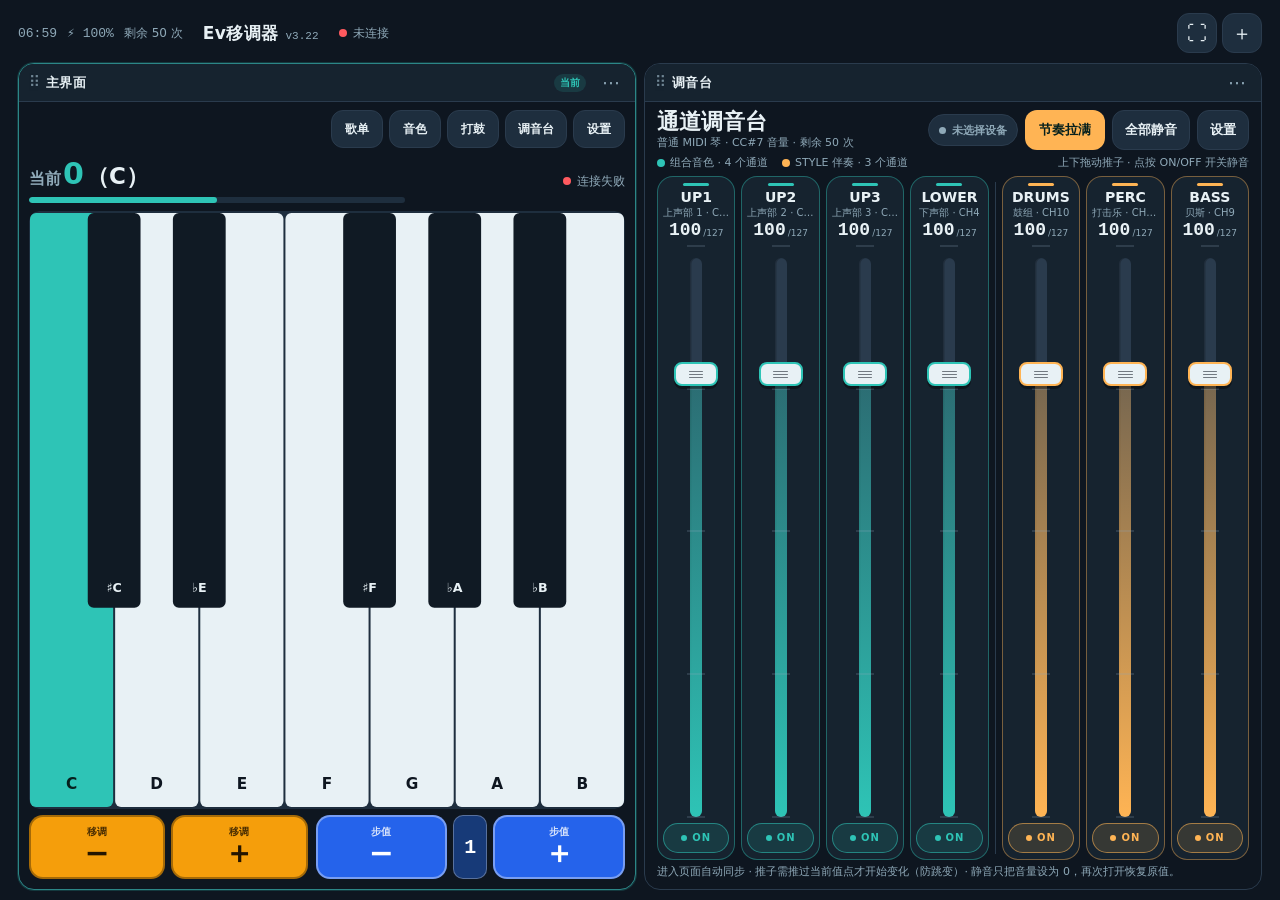
==== index.html @ 3360e995 "Deploy Ev Web 移调器" ====
<!doctype html>
<html lang="zh-CN" data-theme="DUAL">
<head>
  <meta charset="utf-8" />
  <meta name="viewport" content="width=device-width, initial-scale=1, viewport-fit=cover" />
  <meta name="theme-color" content="#0E1620" />
  <meta name="format-detection" content="telephone=no" />
  <title>Ev移调器</title>
  <link rel="manifest" href="./manifest.webmanifest" />
  <link rel="icon" type="image/png" sizes="192x192" href="./icons/icon-192.png" />
  <link rel="apple-touch-icon" href="./icons/icon-192.png" />
  <link rel="stylesheet" href="./styles/tokens.css" />
  <link rel="stylesheet" href="./styles/base.css" />
  <link rel="stylesheet" href="./styles/components.css" />
  <link rel="stylesheet" href="./styles/screens.css" />
  <link rel="stylesheet" href="./styles/panes.css" />
  <link rel="stylesheet" href="./styles/ipad.css" />
  <script type="importmap">
    {
      "imports": {
        "preact": "./vendor/preact.module.js",
        "preact/hooks": "./vendor/hooks.module.js",
        "htm": "./vendor/htm.module.js",
        "@preact/signals": "./vendor/signals.module.js",
        "@preact/signals-core": "./vendor/signals-core.module.js"
      }
    }
  </script>
</head>
<body>
  <div id="app">
    <div class="boot">
      <div class="boot-text">Ev移调器加载中…</div>
    </div>
  </div>
  <noscript>需要开启 JavaScript 才能使用 Ev移调器。</noscript>
  <script type="module" src="./app/main.js"></script>
</body>
</html>
---- styles/tokens.css ----
:root,
:root[data-theme="DUAL"] {
  --bg: #0e1620;
  --surface: #16232f;
  --surface-alt: #1e2e3e;
  --accent: #2ec4b6;
  --accent-alt: #ffb454;
  --on-accent: #06201d;
  --success: #3ddc97;
  --text: #e8f1f5;
  --muted: #8fa9b8;
  --white-key: #e8f1f5;
  --black-key: #101a24;
  --white-key-text: #0e1620;
  --black-key-text: #e8f1f5;
  --pressed: #2ec4b6;
  --danger: #ff5a5f;
  --border: #2a3b4d;
  color-scheme: dark;
}

:root[data-theme="WHITE"] {
  --bg: #f2f4f7;
  --surface: #ffffff;
  --surface-alt: #e6eaf0;
  --accent: #1f6feb;
  --accent-alt: #d97706;
  --on-accent: #ffffff;
  --success: #11875d;
  --text: #121820;
  --muted: #66707c;
  --white-key: #ffffff;
  --black-key: #1b2027;
  --white-key-text: #121820;
  --black-key-text: #f2f4f7;
  --pressed: #1f6feb;
  --danger: #d7263d;
  --border: #c9d1db;
  color-scheme: light;
}

:root[data-theme="BLACK"] {
  --bg: #000000;
  --surface: #141414;
  --surface-alt: #222222;
  --accent: #e6e6e6;
  --accent-alt: #ffb454;
  --on-accent: #000000;
  --success: #3ddc97;
  --text: #f2f2f2;
  --muted: #8a8a8a;
  --white-key: #ededed;
  --black-key: #0a0a0a;
  --white-key-text: #0a0a0a;
  --black-key-text: #ededed;
  --pressed: #bdbdbd;
  --danger: #ff5c5c;
  --border: #2e2e2e;
  color-scheme: dark;
}

:root[data-theme="DEEP_BLUE"] {
  --bg: #061826;
  --surface: #0b2638;
  --surface-alt: #12364d;
  --accent: #3fc6ff;
  --accent-alt: #ffb454;
  --on-accent: #00202e;
  --success: #3ddc97;
  --text: #e5f6ff;
  --muted: #84a9be;
  --white-key: #dceffa;
  --black-key: #05121c;
  --white-key-text: #061826;
  --black-key-text: #dceffa;
  --pressed: #3fc6ff;
  --danger: #ff6b6b;
  --border: #1b4258;
  color-scheme: dark;
}

:root[data-theme="BLACK_GOLD"] {
  --bg: #0b0b0b;
  --surface: #17140e;
  --surface-alt: #221d14;
  --accent: #d4af37;
  --accent-alt: #e08a4f;
  --on-accent: #1a1405;
  --success: #3ddc97;
  --text: #f2e6c9;
  --muted: #a6976f;
  --white-key: #f2e6c9;
  --black-key: #0b0b0b;
  --white-key-text: #1a1405;
  --black-key-text: #f2e6c9;
  --pressed: #d4af37;
  --danger: #ff6b6b;
  --border: #3a3020;
  color-scheme: dark;
}

:root {
  --action-transpose: #f59e0b;
  --on-transpose: #241500;
  --action-step: #2563eb;
  --on-step: #ffffff;
  --step-value: #173a78;
  --action-page: #10b981;
  --on-page: #04251a;

  --font-sans: system-ui, -apple-system, BlinkMacSystemFont, "PingFang SC",
    "Noto Sans SC", "Microsoft YaHei", "Segoe UI", sans-serif;
  --font-mono: ui-monospace, SFMono-Regular, Menlo, Consolas, "Liberation Mono",
    monospace;

  --radius-sm: 10px;
  --radius-md: 14px;
  --radius-lg: 20px;
  --app-pad-x: 14px;
  --app-pad-y: 8px;
  --tap-highlight: transparent;
}
---- styles/base.css ----
*,
*::before,
*::after {
  box-sizing: border-box;
}

html,
body {
  height: 100%;
  margin: 0;
  padding: 0;
}

html {
  background: var(--bg);
  color: var(--text);
  font-family: var(--font-sans);
  -webkit-text-size-adjust: 100%;
  -webkit-tap-highlight-color: var(--tap-highlight);
}

body {
  overflow: hidden;
  overscroll-behavior: none;
  background: var(--bg);
  color: var(--text);
}

button,
input,
textarea,
select {
  font: inherit;
  color: inherit;
}

button {
  cursor: pointer;
  border: 0;
  background: none;
  -webkit-user-select: none;
  user-select: none;
  touch-action: manipulation;
}

button:disabled {
  cursor: default;
  opacity: 0.48;
}

button:focus-visible,
input:focus-visible,
textarea:focus-visible {
  outline: 2px solid var(--accent);
  outline-offset: 2px;
}

code {
  user-select: text;
  -webkit-user-select: text;
}

.boot {
  height: 100dvh;
  display: flex;
  align-items: center;
  justify-content: center;
  color: var(--muted);
  background: var(--bg);
  font-size: 14px;
}

.app {
  height: 100dvh;
  display: flex;
  flex-direction: column;
  min-height: 0;
  overflow: hidden;
  background: var(--bg);
  color: var(--text);
  padding: calc(var(--app-pad-y) + env(safe-area-inset-top))
    calc(var(--app-pad-x) + env(safe-area-inset-right))
    calc(var(--app-pad-y) + env(safe-area-inset-bottom))
    calc(var(--app-pad-x) + env(safe-area-inset-left));
}

.topbar {
  flex: 0 0 auto;
  display: flex;
  align-items: center;
  gap: 10px;
  min-height: 44px;
  width: 100%;
}

.statusbar {
  display: flex;
  align-items: center;
  gap: 10px;
  font-family: var(--font-mono);
  font-size: 13px;
  color: var(--muted);
  white-space: nowrap;
}

.status-battery.low {
  color: var(--danger);
}

.balance {
  font-size: 12px;
  color: var(--muted);
  white-space: nowrap;
}

.balance.unlimited {
  color: var(--success);
  font-weight: 700;
}

.balance.zero {
  color: var(--danger);
}

.titleblock {
  flex: 1 1 auto;
  min-width: 96px;
  text-align: center;
  line-height: 1.12;
}

.titleblock h1 {
  margin: 0;
  font-size: 20px;
  font-weight: 700;
  color: var(--text);
  letter-spacing: 0.01em;
}

.titleblock .version {
  display: block;
  font-size: 12px;
  color: var(--muted);
}

.top-actions {
  display: flex;
  align-items: center;
  gap: 8px;
  flex: 0 0 auto;
}

.small-btn {
  height: 40px;
  min-width: 48px;
  padding: 0 12px;
  border-radius: 12px;
  background: var(--surface-alt);
  border: 1px solid var(--border);
  color: var(--text);
  font-size: 13px;
  font-weight: 600;
  white-space: nowrap;
  transition: transform 0.06s ease, filter 0.12s ease, border-color 0.12s ease;
}

.small-btn:active {
  transform: scale(0.97);
  filter: brightness(1.08);
}

.small-btn.active {
  border-color: var(--accent);
  color: var(--accent);
  background: var(--surface);
}

.icon-btn {
  width: 40px;
  height: 40px;
  border-radius: 12px;
  background: var(--surface-alt);
  border: 1px solid var(--border);
  color: var(--text);
  font-size: 20px;
  line-height: 1;
  display: inline-flex;
  align-items: center;
  justify-content: center;
  transition: transform 0.06s ease, filter 0.12s ease;
}

.icon-btn:active {
  transform: scale(0.96);
  filter: brightness(1.1);
}

.current-row {
  flex: 0 0 auto;
  display: flex;
  align-items: center;
  gap: 12px;
  min-height: 54px;
  margin-top: 2px;
}

.current-left {
  flex: 1 1 auto;
  min-width: 0;
}

.current-line {
  display: flex;
  align-items: baseline;
  gap: 2px;
  white-space: nowrap;
}

.current-label {
  font-size: 16px;
  font-weight: 600;
  color: var(--muted);
}

.current-offset {
  font-size: 28px;
  line-height: 1;
  font-weight: 700;
  color: var(--accent);
}

.current-note {
  font-size: 22px;
  font-weight: 600;
  color: var(--text);
}

.offset-bar {
  width: 72%;
  height: 6px;
  margin-top: 5px;
  border-radius: 3px;
  background: var(--surface-alt);
  overflow: hidden;
}

.offset-fill {
  height: 100%;
  border-radius: 3px;
  background: var(--accent);
  transition: width 0.12s ease;
}

.connection-inline {
  display: flex;
  align-items: center;
  justify-content: flex-end;
  gap: 6px;
  flex: 0 1 auto;
  flex-wrap: wrap;
  max-width: 52%;
}

.connection-text {
  max-width: 128px;
  overflow: hidden;
  text-overflow: ellipsis;
  white-space: nowrap;
  font-size: 12px;
  color: var(--muted);
}

.status-dot {
  display: inline-block;
  width: 8px;
  height: 8px;
  border-radius: 50%;
  background: var(--danger);
  flex: 0 0 auto;
}

.status-dot.active {
  background: var(--accent);
}

.status-dot.danger {
  background: var(--danger);
}

.midi-banner {
  flex: 0 0 auto;
  display: flex;
  align-items: center;
  justify-content: space-between;
  gap: 10px;
  flex-wrap: wrap;
  padding: 9px 12px;
  margin-bottom: 8px;
  border: 1px solid var(--border);
  border-left: 3px solid var(--accent-alt);
  border-radius: 10px;
  background: var(--surface);
}

.midi-banner-text {
  display: flex;
  flex-direction: column;
  gap: 2px;
  min-width: 180px;
  flex: 1 1 320px;
  font-size: 12px;
  line-height: 1.45;
}

.midi-banner-text strong {
  font-size: 13px;
  color: var(--accent-alt);
}

.midi-banner-text span {
  color: var(--muted);
}

.midi-banner-actions {
  display: flex;
  gap: 8px;
  flex-wrap: wrap;
}

.banner-btn {
  height: 34px;
  padding: 0 12px;
  border-radius: 9px;
  background: var(--surface-alt);
  border: 1px solid var(--border);
  color: var(--text);
  font-size: 12px;
  font-weight: 600;
  display: inline-flex;
  align-items: center;
  text-decoration: none;
}

.banner-btn.link {
  color: var(--accent);
  border-color: var(--accent);
}

.sub-screen {
  flex: 1 1 auto;
  min-height: 0;
  display: flex;
  flex-direction: column;
}

.screen-header {
  flex: 0 0 auto;
  display: flex;
  align-items: center;
  gap: 10px;
  min-height: 44px;
  padding-bottom: 6px;
}

.screen-header h1 {
  flex: 1 1 auto;
  margin: 0;
  font-size: 20px;
  font-weight: 700;
  text-align: center;
}

.back-btn {
  flex: 0 0 auto;
  min-width: 74px;
  height: 38px;
  padding: 0 8px;
  border-radius: 10px;
  color: var(--accent);
  font-size: 15px;
  font-weight: 600;
  text-align: left;
}

.back-btn:active {
  background: var(--surface-alt);
}

.header-spacer {
  width: 74px;
  flex: 0 0 auto;
}

.placeholder-card {
  align-self: center;
  width: min(560px, 100%);
  margin-top: 28px;
  padding: 24px;
  border-radius: 18px;
  border: 1px solid var(--border);
  background: var(--surface);
  text-align: center;
}

.placeholder-icon {
  font-size: 42px;
  line-height: 1.1;
}

.placeholder-card h2 {
  margin: 8px 0;
  font-size: 20px;
}

.placeholder-card p {
  margin: 8px 0;
  font-size: 14px;
  line-height: 1.55;
}

.focus-mode .midi-banner,
.focus-mode .sub-screen .screen-header {
  display: none;
}

.focus-mode {
  padding-top: calc(4px + env(safe-area-inset-top));
}

.focus-mode .current-row {
  margin-top: 0;
}

.focus-exit {
  position: fixed;
  z-index: 90;
  top: calc(8px + env(safe-area-inset-top));
  right: calc(10px + env(safe-area-inset-right));
  height: 36px;
  padding: 0 13px;
  border-radius: 999px;
  border: 1px solid var(--border);
  background: var(--surface);
  color: var(--text);
  font-size: 12px;
  font-weight: 600;
  box-shadow: 0 4px 16px color-mix(in srgb, #000 35%, transparent);
}

.toast {
  position: fixed;
  z-index: 300;
  left: 50%;
  bottom: calc(22px + env(safe-area-inset-bottom));
  transform: translateX(-50%);
  max-width: min(90vw, 560px);
  padding: 10px 16px;
  border-radius: 12px;
  border: 1px solid var(--border);
  background: var(--surface);
  color: var(--text);
  font-size: 13px;
  line-height: 1.45;
  text-align: center;
  box-shadow: 0 8px 26px color-mix(in srgb, #000 32%, transparent);
}

@media (max-width: 760px) {
  .topbar {
    flex-wrap: wrap;
    row-gap: 6px;
  }

  .titleblock {
    order: 3;
    flex-basis: 100%;
    min-width: 0;
    line-height: 1.05;
  }

  .top-actions {
    order: 4;
    width: 100%;
    justify-content: space-between;
  }

  .top-actions .small-btn {
    flex: 1 1 0;
    min-width: 0;
    padding: 0 6px;
    font-size: 12px;
  }

  .top-actions .icon-btn {
    flex: 0 0 40px;
  }

  .current-row {
    flex-wrap: wrap;
    row-gap: 4px;
  }

  .connection-inline {
    max-width: 100%;
    width: 100%;
    justify-content: flex-start;
  }

  .current-offset {
    font-size: 24px;
  }

  .current-note {
    font-size: 19px;
  }
}
---- styles/components.css ----
.dialog-overlay {
  position: fixed;
  inset: 0;
  z-index: 100;
  display: flex;
  align-items: center;
  justify-content: center;
  padding: 12px;
  background: color-mix(in srgb, #000 56%, transparent);
  -webkit-backdrop-filter: blur(6px);
  backdrop-filter: blur(6px);
}

.app-dialog {
  width: 92vw;
  height: 92dvh;
  max-width: 720px;
  display: flex;
  flex-direction: column;
  overflow: hidden;
  border-radius: 20px;
  border: 1px solid var(--border);
  background: var(--surface);
  color: var(--text);
  box-shadow: 0 18px 60px color-mix(in srgb, #000 45%, transparent);
}

.app-dialog.wide {
  max-width: 900px;
}

.dialog-head {
  flex: 0 0 auto;
  min-height: 54px;
  display: flex;
  align-items: center;
  justify-content: space-between;
  gap: 12px;
  padding: 10px 18px;
  border-bottom: 1px solid var(--border);
}

.dialog-head h2 {
  margin: 0;
  font-size: 20px;
  font-weight: 700;
}

.dialog-head-actions {
  flex: 0 0 auto;
  display: flex;
  align-items: center;
  gap: 8px;
}

.dialog-close {
  min-width: 52px;
  height: 34px;
  padding: 0 10px;
  border-radius: 9px;
  color: var(--muted);
  font-size: 13px;
  font-weight: 600;
}

.dialog-close:active {
  background: var(--surface-alt);
}

.dialog-content {
  flex: 1 1 auto;
  min-height: 0;
  overflow: auto;
  -webkit-overflow-scrolling: touch;
  overscroll-behavior: contain;
  padding: 16px 18px 24px;
}

.alert-dialog {
  width: min(92vw, 460px);
  max-height: 86dvh;
  overflow: auto;
  padding: 22px;
  border-radius: 20px;
  border: 1px solid var(--border);
  background: var(--surface);
  color: var(--text);
  box-shadow: 0 18px 60px color-mix(in srgb, #000 45%, transparent);
}

.alert-dialog h2 {
  margin: 0 0 8px;
  font-size: 20px;
  font-weight: 700;
}

.alert-message {
  margin: 0;
  color: var(--muted);
  font-size: 14px;
  line-height: 1.6;
}

.alert-actions {
  display: flex;
  justify-content: flex-end;
  gap: 8px;
  flex-wrap: wrap;
  margin-top: 18px;
}

.dialog-action {
  min-height: 42px;
  padding: 0 14px;
  border-radius: 11px;
  background: var(--surface-alt);
  border: 1px solid var(--border);
  color: var(--text);
  font-size: 14px;
  font-weight: 600;
}

.dialog-action.primary {
  background: var(--accent);
  border-color: var(--accent);
  color: var(--on-accent);
}

.dialog-action.danger {
  color: var(--danger);
}

.settings-section {
  margin-bottom: 20px;
}

.settings-section h3 {
  margin: 0 0 7px;
  font-size: 16px;
  font-weight: 700;
  color: var(--text);
}

.section-body {
  display: flex;
  flex-direction: column;
  gap: 10px;
}

.field-label {
  margin: 2px 0 1px;
  font-size: 12px;
  font-weight: 600;
  color: var(--muted);
}

.field-label.spaced {
  margin-top: 8px;
}

.chip-row {
  display: flex;
  align-items: center;
  gap: 8px;
}

.chip-row.wrap {
  flex-wrap: wrap;
}

.chip {
  min-height: 36px;
  padding: 0 12px;
  border-radius: 10px;
  border: 1px solid var(--border);
  background: var(--surface-alt);
  color: var(--text);
  font-size: 13px;
  font-weight: 600;
  white-space: nowrap;
}

.chip.selected {
  border-color: var(--accent);
  color: var(--accent);
  background: var(--surface);
  box-shadow: inset 0 0 0 1px var(--accent);
}

.chip:active {
  filter: brightness(1.08);
}

.stepper-row {
  display: flex;
  align-items: center;
  justify-content: space-between;
  gap: 12px;
  min-height: 40px;
}

.stepper-row.inline {
  justify-content: flex-start;
}

.stepper-label {
  font-size: 14px;
  color: var(--text);
}

.stepper {
  display: flex;
  align-items: center;
  gap: 6px;
}

.stepper-btn {
  width: 36px;
  height: 36px;
  border-radius: 10px;
  border: 1px solid var(--border);
  background: var(--surface-alt);
  color: var(--text);
  font-size: 20px;
  line-height: 1;
  display: inline-flex;
  align-items: center;
  justify-content: center;
}

.stepper-value {
  min-width: 42px;
  text-align: center;
  font-family: var(--font-mono);
  font-size: 15px;
  font-weight: 700;
}

.switch-row {
  position: relative;
  display: flex;
  align-items: center;
  justify-content: space-between;
  gap: 12px;
  min-height: 42px;
  font-size: 14px;
  cursor: pointer;
}

.switch-row input {
  position: absolute;
  opacity: 0;
  width: 1px;
  height: 1px;
}

.switch-track {
  position: relative;
  width: 46px;
  height: 26px;
  flex: 0 0 46px;
  border-radius: 13px;
  background: var(--surface-alt);
  border: 1px solid var(--border);
  transition: background 0.15s ease, border-color 0.15s ease;
}

.switch-track::after {
  content: "";
  position: absolute;
  top: 2px;
  left: 2px;
  width: 20px;
  height: 20px;
  border-radius: 50%;
  background: var(--muted);
  transition: transform 0.15s ease, background 0.15s ease;
}

.switch-row input:checked + .switch-track {
  background: color-mix(in srgb, var(--accent) 30%, var(--surface-alt));
  border-color: var(--accent);
}

.switch-row input:checked + .switch-track::after {
  transform: translateX(20px);
  background: var(--accent);
}

.slider-row {
  display: grid;
  grid-template-columns: auto minmax(100px, 1fr) auto;
  align-items: center;
  gap: 10px;
  min-height: 40px;
  font-size: 13px;
}

.slider-label {
  color: var(--text);
  white-space: nowrap;
}

.slider-row input[type="range"] {
  width: 100%;
  accent-color: var(--accent);
}

.slider-value {
  min-width: 42px;
  text-align: right;
  font-family: var(--font-mono);
  font-size: 13px;
  color: var(--muted);
}

.button-row {
  display: flex;
  align-items: center;
  gap: 8px;
  flex-wrap: wrap;
}

.support-line {
  font-size: 13px;
  color: var(--muted);
}

.device-row {
  display: flex;
  align-items: center;
  justify-content: space-between;
  gap: 10px;
  padding: 10px 12px;
  border-radius: 12px;
  border: 1px solid var(--border);
  background: var(--surface-alt);
}

.device-main {
  flex: 1 1 auto;
  min-width: 0;
}

.device-name {
  font-size: 14px;
  font-weight: 600;
  overflow: hidden;
  text-overflow: ellipsis;
  white-space: nowrap;
}

.device-meta {
  margin-top: 3px;
  font-size: 11px;
  line-height: 1.45;
  color: var(--muted);
}

.device-badge {
  flex: 0 0 auto;
  padding: 4px 8px;
  border-radius: 999px;
  border: 1px solid var(--border);
  background: var(--surface);
  color: var(--muted);
  font-size: 11px;
  white-space: nowrap;
}

.device-badge.on {
  color: var(--success);
  border-color: var(--success);
}

.device-mode {
  flex: 0 0 auto;
  max-width: 152px;
  height: 36px;
  padding: 0 8px;
  border-radius: 10px;
  border: 1px solid var(--border);
  background: var(--surface);
  color: var(--text);
  font-size: 12px;
}

.hint {
  margin: 3px 0;
  color: var(--muted);
  font-size: 12px;
  line-height: 1.6;
}

.callout {
  margin: 8px 0;
  padding: 10px 12px;
  border-left: 3px solid var(--accent-alt);
  border-radius: 8px;
  background: color-mix(in srgb, var(--accent-alt) 12%, var(--surface));
  color: var(--text);
  font-size: 12px;
  line-height: 1.55;
}

.diagnostics {
  word-break: break-all;
  font-family: var(--font-mono);
  font-size: 10px;
}

.log-view {
  min-height: 54px;
  max-height: 190px;
  overflow: auto;
  -webkit-overflow-scrolling: touch;
  padding: 9px 10px;
  border-radius: 10px;
  border: 1px solid var(--border);
  background: color-mix(in srgb, #000 24%, var(--surface));
  color: var(--text);
  font-family: var(--font-mono);
  font-size: 11px;
  line-height: 1.5;
}

.log-view.empty {
  display: flex;
  align-items: center;
  justify-content: center;
  color: var(--muted);
}

.log-line {
  display: flex;
  gap: 8px;
  padding: 1px 0;
}

.log-time {
  flex: 0 0 auto;
  color: var(--muted);
}

.log-text {
  min-width: 0;
  word-break: break-word;
}

.log-line.ok .log-text {
  color: var(--success);
}

.log-line.bad .log-text {
  color: var(--danger);
}

.log-line.warn .log-text {
  color: var(--accent-alt);
}

.log-line.muted .log-text {
  color: var(--muted);
}

.support-hero {
  padding: 4px 0 8px;
}

.support-balance {
  font-size: 28px;
  font-weight: 700;
  color: var(--accent);
  line-height: 1.2;
}

.support-qr-wrap {
  display: flex;
  align-items: center;
  gap: 16px;
  flex-wrap: wrap;
  padding: 12px 0;
}

.support-qr {
  width: 170px;
  max-width: 42vw;
  height: auto;
  border-radius: 12px;
  background: #fff;
  padding: 6px;
}

.support-qr-text {
  flex: 1 1 190px;
  min-width: 160px;
  font-size: 13px;
  line-height: 1.55;
}

.support-qr-text p {
  margin: 0 0 6px;
}

.device-code-block,
.activation-block {
  margin-top: 10px;
}

.device-code-line {
  display: flex;
  align-items: center;
  gap: 8px;
  flex-wrap: wrap;
}

.device-code {
  flex: 1 1 220px;
  padding: 10px 12px;
  border-radius: 10px;
  border: 1px solid var(--border);
  background: var(--surface-alt);
  font-family: var(--font-mono);
  font-size: 16px;
  font-weight: 700;
  letter-spacing: 0.06em;
  word-break: break-all;
}

.activation-input {
  width: 100%;
  min-height: 88px;
  margin-top: 4px;
  padding: 10px 12px;
  border-radius: 12px;
  border: 1px solid var(--border);
  background: var(--surface-alt);
  color: var(--text);
  font-family: var(--font-mono);
  font-size: 16px;
  line-height: 1.45;
  resize: vertical;
}

.primary-btn {
  min-height: 40px;
  padding: 0 18px;
  border-radius: 11px;
  border: 1px solid var(--accent);
  background: var(--accent);
  color: var(--on-accent);
  font-size: 14px;
  font-weight: 700;
}

.activation-message {
  margin: 8px 0 0;
  font-size: 13px;
  line-height: 1.5;
}

.activation-message.ok {
  color: var(--success);
}

.activation-message.bad {
  color: var(--danger);
}

.success-check {
  margin: 4px 0 6px;
  color: var(--success);
  font-size: 44px;
  line-height: 1;
  text-align: center;
}

.success-message {
  margin: 0;
  text-align: center;
  font-size: 15px;
  line-height: 1.5;
}

.divider {
  height: 1px;
  background: var(--border);
}

.learn-status {
  display: flex;
  flex-direction: column;
  gap: 8px;
}

.learn-big {
  font-size: 22px;
  font-weight: 700;
  color: var(--accent);
}

.learn-big.success {
  color: var(--success);
}

.learn-big.failure {
  color: var(--danger);
}

.learn-count {
  font-family: var(--font-mono);
  font-size: 13px;
  color: var(--muted);
}

.learn-form {
  display: flex;
  flex-direction: column;
  gap: 10px;
}

.learn-field {
  display: flex;
  flex-direction: column;
  gap: 4px;
  font-size: 12px;
  font-weight: 600;
  color: var(--muted);
}

.learn-input {
  min-height: 40px;
  padding: 8px 10px;
  border-radius: 10px;
  border: 1px solid var(--border);
  background: var(--surface-alt);
  color: var(--text);
  font-size: 16px;
}

.learn-hex {
  width: 100%;
  min-height: 74px;
  padding: 9px 10px;
  border-radius: 10px;
  border: 1px solid var(--border);
  background: var(--surface-alt);
  color: var(--text);
  font-family: var(--font-mono);
  font-size: 16px;
  line-height: 1.45;
  resize: vertical;
}

.preset-form {
  display: flex;
  flex-direction: column;
  gap: 6px;
  padding-bottom: 12px;
  border-bottom: 1px solid var(--border);
}

.preset-save-row {
  display: flex;
  align-items: center;
  gap: 8px;
  flex-wrap: wrap;
}

.preset-save-row .learn-input {
  flex: 1 1 180px;
}

.preset-list {
  display: flex;
  flex-direction: column;
  gap: 8px;
  margin-top: 12px;
}

.preset-row {
  display: flex;
  align-items: center;
  gap: 10px;
  justify-content: space-between;
  padding: 10px 12px;
  border-radius: 12px;
  border: 1px solid var(--border);
  background: var(--surface-alt);
  flex-wrap: wrap;
}

.preset-main {
  flex: 1 1 200px;
  min-width: 0;
}

.preset-name {
  font-size: 14px;
  font-weight: 700;
}

.preset-meta {
  margin-top: 3px;
  font-size: 12px;
  color: var(--muted);
}

.preset-actions {
  display: flex;
  gap: 6px;
  flex-wrap: wrap;
}

.preset-rename {
  display: flex;
  gap: 6px;
  margin-top: 6px;
  flex-wrap: wrap;
}

.preset-rename .learn-input {
  flex: 1 1 160px;
}

@media (max-width: 560px) {
  .app-dialog {
    width: 96vw;
    height: 94dvh;
  }

  .dialog-content {
    padding: 14px 14px 22px;
  }

  .support-qr {
    width: 140px;
  }

  .preset-actions {
    width: 100%;
    justify-content: flex-end;
  }
}
---- styles/screens.css ----
.main-screen {
  flex: 1 1 auto;
  min-height: 0;
  display: flex;
  flex-direction: column;
}

.keyboard-area {
  flex: 1 1 auto;
  min-height: 0;
  margin-top: 3px;
  display: flex;
  position: relative;
}

.piano-canvas {
  display: block;
  width: 100%;
  height: 100%;
  flex: 1 1 auto;
  min-height: 0;
  touch-action: none;
  border-radius: 10px;
}

.key-grid {
  flex: 1 1 auto;
  min-height: 0;
  display: grid;
  grid-template-columns: repeat(6, minmax(0, 1fr));
  grid-template-rows: repeat(2, minmax(0, 1fr));
  gap: 5px;
  padding: 4px;
}

.key-button {
  min-width: 0;
  min-height: 0;
  display: flex;
  align-items: center;
  justify-content: center;
  border-radius: 14px;
  border: 1px solid var(--border);
  font-size: 18px;
  font-weight: 600;
  transition: transform 0.05s ease, filter 0.1s ease;
  touch-action: manipulation;
}

.key-button.white {
  background: var(--white-key);
  color: var(--white-key-text);
}

.key-button.black {
  background: var(--black-key);
  color: var(--black-key-text);
}

.key-button.selected {
  background: var(--pressed);
  color: var(--on-accent);
  border: 2px solid var(--accent);
}

.key-button:active {
  transform: scale(0.975);
  filter: brightness(1.08);
}

.control-bar {
  flex: 0 0 auto;
  height: 60px;
  display: flex;
  align-items: stretch;
  gap: 8px;
  margin-top: 6px;
}

.control-group {
  display: flex;
  align-items: stretch;
  gap: 6px;
  min-width: 0;
}

.transpose-group {
  flex: 1.8 1 0;
}

.step-group {
  flex: 2 1 0;
}

.action-btn {
  flex: 1 1 0;
  min-width: 0;
  height: 100%;
  border-radius: 14px;
  border: 2px solid transparent;
  display: flex;
  flex-direction: column;
  align-items: center;
  justify-content: center;
  padding: 3px 4px;
  transition: transform 0.05s ease, filter 0.1s ease;
}

.action-btn:active {
  transform: scale(0.975);
  filter: brightness(1.08);
}

.action-transpose {
  background: var(--action-transpose);
  color: var(--on-transpose);
  border-color: color-mix(in srgb, var(--on-transpose) 38%, transparent);
}

.action-step {
  background: var(--action-step);
  color: var(--on-step);
  border-color: color-mix(in srgb, var(--on-step) 38%, transparent);
}

.action-label {
  font-size: 10px;
  line-height: 11px;
  font-weight: 600;
  opacity: 0.82;
  white-space: nowrap;
}

.action-symbol {
  font-size: 28px;
  line-height: 30px;
  font-weight: 700;
  white-space: nowrap;
}

.step-badge {
  flex: 0 0 34px;
  width: 34px;
  height: 100%;
  border-radius: 10px;
  background: var(--step-value);
  border: 1px solid color-mix(in srgb, #fff 28%, transparent);
  color: #fff;
  display: flex;
  align-items: center;
  justify-content: center;
  font-family: var(--font-mono);
  font-size: 20px;
  font-weight: 700;
}

/* ---------- Mixer ---------- */

.mixer-screen {
  min-height: 0;
}

.mixer-header {
  flex: 0 0 auto;
  display: flex;
  align-items: center;
  gap: 10px;
  flex-wrap: wrap;
}

.mixer-heading {
  flex: 1 1 150px;
  min-width: 0;
  display: flex;
  flex-direction: column;
  gap: 1px;
}

.mixer-heading h1 {
  margin: 0;
  font-size: 22px;
  line-height: 1.12;
  font-weight: 700;
  white-space: nowrap;
}

.mixer-heading p {
  margin: 0;
  color: var(--muted);
  font-size: 11px;
  line-height: 1.25;
  white-space: nowrap;
  overflow: hidden;
  text-overflow: ellipsis;
}

.mixer-header-actions {
  margin-left: auto;
  display: flex;
  align-items: center;
  justify-content: flex-end;
  gap: 7px;
  flex-wrap: wrap;
}

.mixer-conn {
  height: 32px;
  padding: 0 10px;
  border-radius: 999px;
  border: 1px solid var(--border);
  background: var(--surface-alt);
  color: var(--muted);
  font-size: 11px;
  font-weight: 600;
  display: inline-flex;
  align-items: center;
  gap: 6px;
  white-space: nowrap;
}

.mixer-conn.on {
  color: var(--success);
  border-color: color-mix(in srgb, var(--success) 45%, transparent);
  background: color-mix(in srgb, var(--success) 10%, var(--surface));
}

.mixer-conn-dot {
  width: 7px;
  height: 7px;
  border-radius: 50%;
  background: var(--muted);
}

.mixer-conn.on .mixer-conn-dot {
  background: var(--success);
  box-shadow: 0 0 0 3px color-mix(in srgb, var(--success) 18%, transparent);
}

.mixer-boost {
  height: 40px;
  padding: 0 14px;
  border-radius: 12px;
  background: var(--accent-alt);
  color: var(--on-accent);
  font-size: 13px;
  font-weight: 700;
  white-space: nowrap;
}

.mixer-boost:active {
  transform: scale(0.97);
  filter: brightness(1.08);
}

.mixer-legend {
  flex: 0 0 auto;
  display: flex;
  align-items: center;
  gap: 14px;
  margin-top: 5px;
  color: var(--muted);
  font-size: 11px;
  white-space: nowrap;
  overflow: hidden;
}

.legend-item {
  display: inline-flex;
  align-items: center;
  gap: 5px;
  min-width: 0;
}

.legend-dot {
  width: 8px;
  height: 8px;
  border-radius: 50%;
  flex: 0 0 8px;
  background: var(--accent);
}

.legend-dot.accent {
  background: var(--accent);
}

.legend-dot.accent-alt {
  background: var(--accent-alt);
}

.legend-spacer {
  flex: 1 1 auto;
}

.legend-hint {
  overflow: hidden;
  text-overflow: ellipsis;
}

.mixer-faders {
  flex: 1 1 auto;
  min-height: 0;
  display: flex;
  align-items: stretch;
  gap: 6px;
  margin-top: 6px;
}

.mixer-strip {
  --strip: var(--accent);
  flex: 1 1 0;
  min-width: 0;
  display: flex;
  flex-direction: column;
  align-items: center;
  padding: 6px 5px;
  border-radius: 16px;
  border: 1px solid color-mix(in srgb, var(--strip) 42%, transparent);
  background: var(--surface);
  color: var(--text);
  transition: background 0.15s ease, border-color 0.15s ease;
}

.mixer-strip.style {
  --strip: var(--accent-alt);
}

.mixer-strip.muted {
  --strip: var(--muted);
  background: color-mix(in srgb, var(--surface) 65%, transparent);
  border-color: var(--border);
}

.mixer-strip-color {
  width: 26px;
  height: 3px;
  border-radius: 2px;
  flex: 0 0 3px;
  background: var(--strip);
}

.mixer-strip-name {
  margin-top: 3px;
  font-size: 14px;
  line-height: 1.2;
  font-weight: 700;
  color: var(--text);
  max-width: 100%;
  overflow: hidden;
  text-overflow: ellipsis;
  white-space: nowrap;
}

.mixer-strip.muted .mixer-strip-name {
  color: var(--muted);
}

.mixer-strip-sub {
  width: 100%;
  margin-top: 1px;
  color: var(--muted);
  font-size: 10px;
  line-height: 1.2;
  text-align: center;
  overflow: hidden;
  text-overflow: ellipsis;
  white-space: nowrap;
}

.mixer-volume {
  display: flex;
  align-items: flex-end;
  margin-top: 2px;
  line-height: 1;
}

.mixer-volume-value {
  font-family: var(--font-mono);
  font-size: 18px;
  line-height: 19px;
  font-weight: 700;
  color: var(--text);
}

.mixer-strip.muted .mixer-volume-value {
  color: var(--muted);
}

.mixer-volume-max {
  margin-left: 2px;
  margin-bottom: 2px;
  font-size: 9px;
  color: var(--muted);
}

.mixer-strip-divider {
  flex: 0 0 1px;
  width: 1px;
  align-self: stretch;
  margin: 6px 0;
  background: var(--border);
}

.mixer-strip-spacer {
  flex: 1 1 0;
  min-width: 0;
}

.mixer-fader {
  flex: 1 1 auto;
  min-height: 0;
  width: 100%;
  display: flex;
  flex-direction: column;
  align-items: center;
}

.fader-track {
  position: relative;
  flex: 1 1 0;
  width: 100%;
  height: auto;
  max-height: none;
  min-height: 76px;
  margin: 6px 0 2px;
  touch-action: none;
  cursor: ns-resize;
}

.fader-rail {
  position: absolute;
  left: 50%;
  top: 12px;
  bottom: 12px;
  width: 12px;
  transform: translateX(-50%);
  border-radius: 999px;
  background: var(--border);
  box-shadow: inset 1.5px 0 0 color-mix(in srgb, #000 22%, transparent);
}

.fader-fill {
  position: absolute;
  left: 50%;
  bottom: 0;
  width: 12px;
  transform: translateX(-50%);
  border-radius: 999px;
  background: linear-gradient(
    to top,
    var(--strip),
    color-mix(in srgb, var(--strip) 35%, transparent)
  );
  pointer-events: none;
}

.fader-tick {
  position: absolute;
  left: 50%;
  width: 18px;
  height: 1px;
  transform: translateX(-50%) translateY(50%);
  background: color-mix(in srgb, var(--muted) 40%, transparent);
  pointer-events: none;
}

.fader-cap {
  position: absolute;
  left: 50%;
  width: min(calc(100% - 8px), 44px);
  height: 24px;
  transform: translateX(-50%);
  border-radius: 8px;
  border: 2px solid var(--strip);
  background: var(--text);
  box-shadow: 0 3px 0 color-mix(in srgb, #000 38%, transparent);
  display: flex;
  flex-direction: column;
  align-items: center;
  justify-content: center;
  gap: 2px;
  pointer-events: none;
}

:root[data-theme="WHITE"] .fader-cap {
  background: var(--surface);
  box-shadow: 0 3px 0 color-mix(in srgb, #000 18%, transparent);
}

.mixer-strip.muted .fader-cap {
  background: var(--surface-alt);
  border-color: var(--muted);
}

.fader-grip {
  width: 36%;
  height: 1px;
  border-radius: 1px;
  background: color-mix(in srgb, var(--bg) 55%, transparent);
}

:root[data-theme="WHITE"] .fader-grip {
  background: color-mix(in srgb, var(--muted) 55%, transparent);
}

.mixer-strip.muted .fader-grip {
  background: color-mix(in srgb, var(--muted) 55%, transparent);
}

.fader-ring {
  position: absolute;
  left: 50%;
  width: calc(min(100% - 8px, 44px) + 6px);
  height: 30px;
  transform: translateX(-50%) translateY(-3px);
  border-radius: 10px;
  border: 1.5px solid color-mix(in srgb, var(--strip) 60%, transparent);
  pointer-events: none;
}

.fader-finger {
  position: absolute;
  left: 50%;
  width: 14px;
  height: 14px;
  transform: translate(-50%, -50%);
  border-radius: 50%;
  border: 2px solid var(--strip);
  background: color-mix(in srgb, var(--surface) 90%, transparent);
  box-shadow: 0 0 0 1px color-mix(in srgb, #000 18%, transparent);
  pointer-events: none;
}

.mute-pill {
  --mute: var(--strip);
  flex: 0 0 auto;
  width: 100%;
  height: 30px;
  margin-top: 4px;
  border-radius: 15px;
  border: 1px solid color-mix(in srgb, var(--mute) 55%, transparent);
  background: color-mix(in srgb, var(--mute) 14%, transparent);
  color: var(--mute);
  font-size: 10px;
  font-weight: 700;
  letter-spacing: 1px;
  display: flex;
  align-items: center;
  justify-content: center;
  gap: 5px;
}

.mute-pill.off {
  --mute: var(--danger);
}

.mute-pill::before {
  content: "";
  width: 6px;
  height: 6px;
  border-radius: 50%;
  background: var(--mute);
}

.mixer-footnote {
  flex: 0 0 auto;
  margin-top: 5px;
  color: var(--muted);
  font-size: 11px;
  line-height: 1.3;
  white-space: nowrap;
  overflow: hidden;
  text-overflow: ellipsis;
}

/* Mixer settings dialog */

.mixer-settings {
  display: flex;
  flex-direction: column;
}

.mixer-settings .section-title {
  margin: 0;
  font-size: 15px;
  font-weight: 600;
  color: var(--text);
}

.mixer-settings .hint {
  margin: 4px 0 0;
  font-size: 12px;
  line-height: 1.5;
}

.mixer-settings-row {
  display: flex;
  align-items: center;
  gap: 8px;
  flex-wrap: wrap;
}

.settings-row-spacer {
  flex: 1 1 auto;
}

.mixer-divider-line {
  height: 1px;
  background: var(--border);
  margin: 14px 0 10px;
}

.mixer-device-list {
  display: flex;
  align-items: center;
  gap: 6px;
  overflow-x: auto;
  padding: 2px 0;
  -webkit-overflow-scrolling: touch;
}

.mixer-device-list .chip {
  flex: 0 0 auto;
}

.mixer-channel-list {
  display: flex;
  flex-direction: column;
  gap: 2px;
  margin-top: 6px;
}

.mixer-channel-row {
  display: flex;
  align-items: center;
  gap: 8px;
  min-height: 38px;
}

.mixer-channel-name {
  flex: 1 1 auto;
  min-width: 0;
  font-size: 14px;
  color: var(--text);
  overflow: hidden;
  text-overflow: ellipsis;
  white-space: nowrap;
}

.mixer-channel-sub {
  flex: 0 0 auto;
  color: var(--muted);
  font-size: 12px;
  margin-right: 2px;
}

.mixer-channel-stepper {
  flex: 0 0 auto;
  display: flex;
  align-items: center;
  gap: 2px;
}

.mixer-channel-stepper .stepper-btn {
  width: 32px;
  height: 32px;
  border-radius: 50%;
  font-size: 17px;
}

.mixer-channel-stepper .stepper-value {
  min-width: 34px;
  font-size: 14px;
}

.mixer-reset-row {
  margin-top: 10px;
}

.mixer-settings-foot {
  margin-top: 10px !important;
}

/* ---------- Sound picker ---------- */

.sound-screen {
  min-height: 0;
}

.sound-header {
  flex: 0 0 auto;
  display: flex;
  align-items: center;
  gap: 10px;
  flex-wrap: wrap;
}

.sound-heading {
  flex: 1 1 170px;
  min-width: 120px;
  display: flex;
  flex-direction: column;
  gap: 1px;
}

.sound-heading h1 {
  margin: 0;
  font-size: 22px;
  line-height: 1.12;
  font-weight: 700;
  white-space: nowrap;
}

.sound-heading p {
  margin: 0;
  color: var(--muted);
  font-size: 11px;
  line-height: 1.25;
  white-space: nowrap;
  overflow: hidden;
  text-overflow: ellipsis;
}

.sound-heading p.danger {
  color: var(--danger);
}

.sound-header-actions {
  margin-left: auto;
  display: flex;
  align-items: center;
  gap: 6px;
  flex-wrap: wrap;
}

.sound-workspace {
  flex: 1 1 auto;
  min-height: 0;
  display: grid;
  grid-template-columns: minmax(0, 1fr) 132px;
  grid-template-rows: minmax(0, 1fr) 48px;
  grid-template-areas:
    "grid pages"
    "groups groups";
  gap: 6px;
  margin-top: 6px;
}

.sound-grid {
  grid-area: grid;
  min-height: 0;
  display: grid;
  grid-template-columns: repeat(2, minmax(0, 1fr));
  grid-template-rows: repeat(4, minmax(0, 1fr));
  grid-auto-flow: column;
  gap: 4px;
}

.sound-tile {
  position: relative;
  min-width: 0;
  min-height: 0;
  padding: 6px;
  border-radius: 10px;
  border: 1px solid var(--border);
  background: var(--surface);
  color: var(--text);
  display: flex;
  align-items: center;
  justify-content: center;
  text-align: center;
  overflow: hidden;
}

.sound-tile:not(:disabled):active {
  transform: scale(0.99);
  filter: brightness(1.1);
}

.sound-tile:disabled {
  background: color-mix(in srgb, var(--surface) 50%, transparent);
  border-color: color-mix(in srgb, var(--border) 45%, transparent);
  cursor: default;
}

.sound-tile.selected {
  border: 2px solid var(--accent);
  background: color-mix(in srgb, var(--accent) 18%, transparent);
  color: var(--accent);
}

.sound-tile-index {
  position: absolute;
  top: 6px;
  left: 6px;
  color: var(--muted);
  font-size: 10px;
  line-height: 1;
  white-space: nowrap;
}

.sound-tile.selected .sound-tile-index {
  color: var(--accent);
}

.sound-tile-name {
  max-width: 100%;
  font-size: 17px;
  line-height: 1.12;
  font-weight: 500;
  overflow: hidden;
  display: -webkit-box;
  -webkit-line-clamp: 2;
  -webkit-box-orient: vertical;
  overflow-wrap: anywhere;
}

.sound-tile.selected .sound-tile-name {
  color: var(--accent);
  font-weight: 700;
}

.sound-tile:disabled .sound-tile-name {
  color: color-mix(in srgb, var(--muted) 55%, transparent);
}

.sound-pages {
  grid-area: pages;
  min-height: 0;
  display: flex;
  flex-direction: column;
  gap: 4px;
}

.sound-page-btn {
  flex: 1 1 0;
  min-height: 0;
  border-radius: 8px;
  background: var(--surface-alt);
  color: var(--muted);
  font-size: 10px;
  font-weight: 600;
}

.sound-page-btn.selected {
  background: var(--accent);
  color: var(--on-accent);
}

.sound-page-btn:active {
  filter: brightness(1.1);
}

.sound-groups {
  grid-area: groups;
  min-height: 0;
  display: grid;
  grid-template-columns: repeat(9, minmax(0, 1fr));
  gap: 3px;
}

.sound-group-btn {
  min-width: 0;
  min-height: 0;
  padding: 0 5px;
  border-radius: 9px;
  border: 1px solid var(--border);
  background: var(--surface-alt);
  color: var(--muted);
  font-size: 12px;
  white-space: nowrap;
  overflow: hidden;
  text-overflow: ellipsis;
}

.sound-group-btn.selected {
  border: 2px solid var(--accent);
  background: color-mix(in srgb, var(--accent) 18%, transparent);
  color: var(--text);
  font-weight: 600;
}

.sound-group-btn:active {
  filter: brightness(1.1);
}

.sound-send-bar {
  flex: 0 0 auto;
  height: 46px;
  margin-top: 6px;
  padding: 0 12px;
  border-radius: 12px;
  background: var(--accent);
  color: var(--on-accent);
  font-size: 15px;
  font-weight: 700;
  white-space: nowrap;
  overflow: hidden;
  text-overflow: ellipsis;
}

.sound-send-bar:disabled {
  background: var(--surface-alt);
  color: var(--muted);
}

.sound-footer {
  flex: 0 0 auto;
  display: flex;
  align-items: center;
  gap: 10px;
  margin-top: 3px;
  color: var(--muted);
  font-size: 10px;
  line-height: 1.3;
  white-space: nowrap;
  overflow: hidden;
}

.sound-status {
  margin-left: auto;
  min-width: 0;
  overflow: hidden;
  text-overflow: ellipsis;
}

.hidden-input {
  display: none;
}

.sound-settings {
  display: flex;
  flex-direction: column;
}

.sound-settings .section-title {
  margin: 0;
  font-size: 15px;
  font-weight: 600;
  color: var(--text);
}

.sound-settings .hint {
  margin: 3px 0 0;
  font-size: 12px;
  line-height: 1.5;
}

.sound-target-list {
  display: flex;
  flex-direction: column;
  gap: 5px;
  margin-top: 6px;
}

.sound-target-list .chip {
  width: fit-content;
  max-width: 100%;
  text-align: left;
}

.sound-channel-stepper {
  margin-top: 5px;
}

.sound-label-list {
  display: flex;
  flex-direction: column;
  gap: 4px;
  margin-top: 6px;
}

.sound-label-row {
  display: flex;
  align-items: center;
  gap: 8px;
}

.sound-label-row > span {
  flex: 0 0 44px;
  color: var(--muted);
  font-size: 12px;
}

.sound-label-row input {
  flex: 1 1 auto;
  min-width: 0;
  height: 36px;
  padding: 0 10px;
  border-radius: 9px;
  border: 1px solid var(--border);
  background: var(--surface-alt);
  color: var(--text);
  font-size: 16px;
}

.sound-import-actions {
  display: flex;
  gap: 8px;
  flex-wrap: wrap;
  align-items: center;
  margin-top: 7px;
}

.file-pick-btn {
  position: relative;
  display: inline-flex;
  align-items: center;
  justify-content: center;
  overflow: hidden;
  cursor: pointer;
}

.file-pick-btn input[type="file"] {
  position: absolute;
  inset: 0;
  width: 100%;
  height: 100%;
  opacity: 0;
  cursor: pointer;
}

.file-unsupported {
  color: var(--muted);
  font-size: 12px;
  line-height: 1.4;
}

/* ---------- Sound chain ---------- */

.chain-screen {
  min-height: 0;
}

.chain-back {
  min-width: 64px;
}

.drum-back {
  min-width: 64px;
}

.chain-header {
  flex: 0 0 auto;
  display: flex;
  align-items: center;
  gap: 9px;
  flex-wrap: wrap;
}

.chain-heading {
  flex: 1 1 170px;
  min-width: 120px;
  display: flex;
  flex-direction: column;
  gap: 1px;
}

.chain-heading h1 {
  margin: 0;
  font-size: 22px;
  line-height: 1.12;
  font-weight: 700;
  white-space: nowrap;
}

.chain-heading p {
  margin: 0;
  color: var(--muted);
  font-size: 11px;
  line-height: 1.25;
  white-space: nowrap;
  overflow: hidden;
  text-overflow: ellipsis;
}

.chain-heading p.danger {
  color: var(--danger);
}

.chain-header-actions {
  margin-left: auto;
  display: flex;
  align-items: center;
  gap: 6px;
  flex-wrap: wrap;
  justify-content: flex-end;
}

.chain-name-chip {
  max-width: 180px;
  height: 42px;
  padding: 0 13px;
  border-radius: 999px;
  background: var(--surface-alt);
  color: var(--text);
  font-size: 13px;
  font-weight: 600;
  white-space: nowrap;
  overflow: hidden;
  text-overflow: ellipsis;
}

.chain-grid-wrap {
  flex: 1 1 auto;
  min-height: 0;
  margin-top: 6px;
  overflow: auto;
  -webkit-overflow-scrolling: touch;
  overscroll-behavior: contain;
}

.chain-grid-inner {
  position: relative;
  min-height: 100%;
  padding: 4px 6px;
}

.chain-flow {
  position: absolute;
  inset: 0;
  z-index: 0;
  width: 100%;
  height: 100%;
  overflow: visible;
  pointer-events: none;
}

.chain-flow path {
  fill: none;
  stroke: var(--accent);
  stroke-opacity: 0.18;
  stroke-width: 2px;
  stroke-linecap: round;
  stroke-linejoin: round;
}

.chain-grid {
  position: relative;
  z-index: 1;
  display: grid;
  gap: 5px;
}

.chain-tile {
  position: relative;
  min-width: 0;
  aspect-ratio: 1;
  padding: 5px;
  border-radius: 12px;
  border: 1px solid var(--border);
  background: var(--surface);
  color: var(--text);
  display: flex;
  flex-direction: column;
  touch-action: none;
  user-select: none;
  -webkit-user-select: none;
  overflow: hidden;
  transition: background 0.08s ease, border-color 0.08s ease;
}

.chain-tile.current {
  border: 2px solid var(--accent);
  background: color-mix(in srgb, var(--accent) 14%, transparent);
}

.chain-tile.highlighted {
  border: 2px solid var(--accent);
  background: color-mix(in srgb, var(--accent) 22%, transparent);
}

.chain-tile.dragging {
  opacity: 0.9;
  box-shadow: 0 10px 24px color-mix(in srgb, #000 45%, transparent);
  cursor: grabbing;
}

.chain-tile.custom {
  border-color: var(--chain-color);
  background: color-mix(in srgb, var(--chain-color) 16%, transparent);
}

.chain-tile.custom.current {
  border-width: 2px;
  background: color-mix(in srgb, var(--chain-color) 24%, transparent);
}

.chain-tile.custom.highlighted {
  background: color-mix(in srgb, var(--chain-color) 34%, transparent);
}

.chain-tile-top {
  flex: 0 0 auto;
  display: flex;
  align-items: center;
  justify-content: space-between;
  gap: 3px;
}

.chain-tile-index {
  width: 18px;
  height: 18px;
  flex: 0 0 18px;
  border-radius: 50%;
  background: var(--surface-alt);
  color: var(--muted);
  font-size: 9px;
  font-weight: 700;
  display: flex;
  align-items: center;
  justify-content: center;
}

.chain-tile.current .chain-tile-index {
  background: var(--accent);
  color: var(--on-accent);
}

.chain-tile.custom .chain-tile-index {
  background: var(--chain-color);
  color: #0f1a20;
}

.chain-edit {
  width: 24px;
  height: 24px;
  flex: 0 0 24px;
  border-radius: 50%;
  background: color-mix(in srgb, var(--surface-alt) 70%, transparent);
  color: var(--muted);
  font-size: 11px;
  display: flex;
  align-items: center;
  justify-content: center;
  cursor: pointer;
}

.chain-edit:active {
  background: var(--surface-alt);
}

.chain-tile-name {
  margin-top: auto;
  max-height: 28px;
  color: var(--text);
  font-size: 12px;
  line-height: 14px;
  font-weight: 500;
  text-align: center;
  overflow: hidden;
  display: -webkit-box;
  -webkit-line-clamp: 2;
  -webkit-box-orient: vertical;
  overflow-wrap: anywhere;
}

.chain-tile.current .chain-tile-name {
  color: var(--accent);
  font-weight: 700;
}

.chain-tile.custom.current .chain-tile-name {
  color: var(--text);
}

.chain-tile-detail {
  width: 100%;
  margin-top: 1px;
  color: var(--muted);
  font-size: 10px;
  line-height: 12px;
  text-align: center;
  white-space: nowrap;
  overflow: hidden;
  text-overflow: ellipsis;
}

.chain-tile.current .chain-tile-detail {
  color: var(--accent);
}

.chain-tile.custom.current .chain-tile-detail {
  color: color-mix(in srgb, var(--chain-color) 80%, var(--text));
}

.chain-tile-placeholder {
  min-width: 0;
  aspect-ratio: 1;
}

.chain-empty {
  flex: 1 1 auto;
  min-height: 0;
  display: flex;
  flex-direction: column;
  align-items: center;
  justify-content: center;
  gap: 6px;
  padding: 20px;
  text-align: center;
}

.chain-empty h2 {
  margin: 0;
  font-size: 19px;
}

.chain-empty p {
  margin: 0 0 8px;
  max-width: 520px;
  color: var(--muted);
  font-size: 12px;
  line-height: 1.5;
}

.chain-footer {
  flex: 0 0 auto;
  display: flex;
  gap: 10px;
  margin-top: 8px;
}

.chain-transport {
  flex: 1 1 0;
  height: 64px;
  border-radius: 16px;
  background: var(--accent);
  color: var(--on-accent);
  font-size: 20px;
  font-weight: 700;
}

.chain-transport:disabled {
  background: color-mix(in srgb, var(--surface-alt) 50%, transparent);
  color: var(--muted);
}

.chain-transport:active {
  filter: brightness(1.08);
}

.chain-hint,
.chain-status {
  flex: 0 0 auto;
  margin-top: 4px;
  color: var(--muted);
  font-size: 11px;
  line-height: 1.35;
  white-space: nowrap;
  overflow: hidden;
  text-overflow: ellipsis;
}

.chain-status {
  color: var(--accent);
}

/* Chain dialogs */

.chain-link-dialog,
.chain-settings,
.chain-manager,
.chain-rename-dialog {
  display: flex;
  flex-direction: column;
}

.chain-link-dialog .section-title,
.chain-settings .section-title,
.chain-manager .section-title {
  margin: 0;
  font-size: 15px;
  font-weight: 600;
  color: var(--text);
}

.chain-link-dialog .hint,
.chain-settings .hint,
.chain-manager .hint {
  margin: 3px 0 0;
  font-size: 12px;
  line-height: 1.5;
}

.chain-field {
  display: flex;
  flex-direction: column;
  gap: 4px;
  margin-top: 10px;
}

.chain-field > span {
  color: var(--text);
  font-size: 13px;
  font-weight: 600;
}

.chain-field input,
.chain-new-row input {
  width: 100%;
  height: 42px;
  padding: 0 11px;
  border-radius: 9px;
  border: 1px solid var(--border);
  background: var(--surface-alt);
  color: var(--text);
  font-size: 16px;
}

.chain-color-row {
  display: flex;
  align-items: center;
  gap: 8px;
  flex-wrap: wrap;
  margin-top: 6px;
}

.chain-color {
  width: 34px;
  height: 34px;
  border-radius: 50%;
  border: 1px solid var(--border);
  color: var(--muted);
  font-size: 10px;
}

.chain-color.none {
  width: 44px;
  border-radius: 17px;
  background: var(--surface-alt);
}

.chain-color.selected {
  border: 3px solid var(--text);
}

.chain-dialog-actions {
  display: flex;
  align-items: center;
  gap: 6px;
  flex-wrap: wrap;
  margin-top: 10px;
}

.chain-dialog-danger {
  margin-top: 14px;
  padding-top: 10px;
  border-top: 1px solid var(--border);
}

.chain-number-row {
  display: flex;
  align-items: center;
  justify-content: space-between;
  gap: 8px;
  min-height: 42px;
  margin-top: 4px;
}

.chain-number-label {
  color: var(--muted);
  font-size: 13px;
}

.chain-number-controls {
  display: flex;
  align-items: center;
  gap: 4px;
}

.chain-number-value {
  min-width: 92px;
  font-size: 14px;
}

.chain-bank-row {
  margin-top: 7px;
}

.chain-new-row {
  display: flex;
  align-items: center;
  gap: 8px;
  margin-top: 8px;
}

.chain-manager-list {
  display: flex;
  flex-direction: column;
  margin-top: 10px;
}

.chain-manager-row {
  display: flex;
  align-items: center;
  gap: 6px;
  padding: 6px 0;
  border-bottom: 1px solid var(--border);
}

.chain-manager-info {
  flex: 1 1 auto;
  min-width: 0;
  display: flex;
  flex-direction: column;
  gap: 1px;
}

.chain-manager-info strong {
  color: var(--text);
  font-size: 14px;
  overflow: hidden;
  text-overflow: ellipsis;
  white-space: nowrap;
}

.chain-manager-info span {
  color: var(--muted);
  font-size: 11px;
}

.chain-picker-dialog {
  display: flex;
  flex-direction: column;
}

.chain-picker-dialog .section-title {
  margin: 0;
  font-size: 15px;
  font-weight: 600;
}

.chain-picker-groups {
  display: grid;
  grid-template-columns: repeat(3, minmax(0, 1fr));
  gap: 5px;
  margin-top: 6px;
}

.chain-picker-groups .chip {
  width: 100%;
}

.chain-picker-pages {
  display: flex;
  gap: 4px;
  margin-top: 8px;
}

.chain-picker-pages .sound-page-btn {
  height: 34px;
}

.chain-picker-grid {
  display: grid;
  grid-template-columns: repeat(2, minmax(0, 1fr));
  gap: 4px;
  margin-top: 6px;
}

.chain-picker-tile {
  min-height: 58px;
  padding: 5px;
  border-radius: 9px;
  border: 1px solid var(--border);
  background: var(--surface);
  display: flex;
  flex-direction: column;
  align-items: center;
  justify-content: center;
  color: var(--text);
  font-size: 14px;
  line-height: 1.15;
  text-align: center;
}

.chain-picker-tile span {
  color: var(--muted);
  font-size: 9px;
}

.chain-picker-tile strong {
  max-width: 100%;
  font-weight: 500;
  overflow: hidden;
  display: -webkit-box;
  -webkit-line-clamp: 2;
  -webkit-box-orient: vertical;
  overflow-wrap: anywhere;
}

.chain-picker-tile:disabled {
  opacity: 0.55;
}

/* ---------- Set list ---------- */

.setlist-screen {
  min-height: 0;
}

.setlist-header {
  flex: 0 0 auto;
  display: flex;
  align-items: center;
  gap: 8px;
  flex-wrap: wrap;
}

.setlist-heading {
  flex: 1 1 190px;
  min-width: 130px;
  display: flex;
  flex-direction: column;
  gap: 1px;
}

.setlist-heading h1 {
  margin: 0;
  font-size: 22px;
  line-height: 1.12;
  font-weight: 700;
  white-space: nowrap;
}

.setlist-heading p {
  margin: 0;
  color: var(--muted);
  font-size: 11px;
  line-height: 1.25;
  white-space: nowrap;
  overflow: hidden;
  text-overflow: ellipsis;
}

.setlist-header-actions {
  margin-left: auto;
  display: flex;
  align-items: center;
  gap: 6px;
  flex-wrap: wrap;
  justify-content: flex-end;
}

.setlist-header-actions .chain-name-chip {
  max-width: 170px;
}

.setlist-hint {
  flex: 0 0 auto;
  margin-top: 4px;
  color: var(--muted);
  font-size: 11px;
  line-height: 1.4;
  white-space: nowrap;
  overflow: hidden;
  text-overflow: ellipsis;
}

.setlist-hint.edit {
  color: var(--accent);
}

.setlist-grid {
  flex: 1 1 auto;
  min-height: 0;
  display: grid;
  grid-template-columns: repeat(3, minmax(0, 1fr));
  grid-template-rows: repeat(3, minmax(0, 1fr));
  gap: 8px;
  margin-top: 5px;
}

.setlist-tile {
  position: relative;
  min-width: 0;
  min-height: 0;
  padding: 12px;
  border-radius: 16px;
  border: 1px solid color-mix(in srgb, var(--border) 45%, transparent);
  background: color-mix(in srgb, var(--surface-alt) 42%, transparent);
  color: var(--text);
  display: flex;
  flex-direction: column;
  align-items: center;
  justify-content: center;
  overflow: hidden;
}

.setlist-tile.configured {
  border-color: var(--border);
  background: var(--surface-alt);
}

.setlist-tile.current {
  border: 2px solid var(--accent);
  background: color-mix(in srgb, var(--accent) 20%, transparent);
}

.setlist-tile:active {
  filter: brightness(1.08);
}

.setlist-index {
  position: absolute;
  top: 12px;
  left: 12px;
  color: var(--muted);
  font-family: var(--font-mono);
  font-size: 12px;
  font-weight: 700;
}

.setlist-tile.configured .setlist-index {
  color: var(--accent);
}

.setlist-corner {
  position: absolute;
  top: 12px;
  right: 12px;
  color: var(--muted);
  font-size: 11px;
  white-space: nowrap;
}

.setlist-tile.current .setlist-corner {
  color: var(--accent);
  font-weight: 700;
}

.setlist-name {
  max-width: 100%;
  color: var(--text);
  font-size: 19px;
  line-height: 1.15;
  font-weight: 700;
  text-align: center;
  overflow: hidden;
  display: -webkit-box;
  -webkit-line-clamp: 2;
  -webkit-box-orient: vertical;
  overflow-wrap: anywhere;
}

.setlist-tile:not(.configured) .setlist-name {
  color: var(--muted);
}

.setlist-number {
  max-width: 100%;
  margin-top: 6px;
  color: var(--muted);
  font-family: var(--font-mono);
  font-size: 11px;
  white-space: nowrap;
  overflow: hidden;
  text-overflow: ellipsis;
}

.setlist-transport {
  flex: 0 0 auto;
  display: flex;
  align-items: center;
  gap: 12px;
  margin-top: 6px;
}

.setlist-transport-btn {
  flex: 0 0 auto;
  min-width: 150px;
  min-height: 52px;
  padding: 0 20px;
  border-radius: 14px;
  background: var(--accent);
  color: var(--on-accent);
  font-size: 17px;
  font-weight: 700;
  white-space: nowrap;
}

.setlist-transport-btn:active {
  transform: scale(0.98);
  filter: brightness(1.08);
}

.setlist-now {
  flex: 1 1 auto;
  min-width: 0;
  display: flex;
  flex-direction: column;
  align-items: center;
  gap: 1px;
  text-align: center;
}

.setlist-now strong {
  max-width: 100%;
  color: var(--text);
  font-size: 15px;
  font-weight: 600;
  white-space: nowrap;
  overflow: hidden;
  text-overflow: ellipsis;
}

.setlist-now span {
  max-width: 100%;
  color: var(--muted);
  font-size: 11px;
  white-space: nowrap;
  overflow: hidden;
  text-overflow: ellipsis;
}

.setlist-status {
  flex: 0 0 auto;
  margin-top: 4px;
  color: var(--muted);
  font-size: 11px;
  line-height: 1.35;
  white-space: nowrap;
  overflow: hidden;
  text-overflow: ellipsis;
}

.setlist-edit-dialog,
.setlist-rename-dialog,
.setlist-group-manager,
.setlist-settings {
  display: flex;
  flex-direction: column;
}

.setlist-settings .section-title,
.setlist-group-manager .section-title {
  margin: 0;
  font-size: 15px;
  font-weight: 600;
}

.setlist-settings .section-title.accent {
  color: var(--accent);
}

.setlist-settings .hint,
.setlist-group-manager .hint,
.setlist-edit-dialog .hint {
  margin: 4px 0 0;
  font-size: 12px;
  line-height: 1.5;
}

.setlist-number-row {
  display: flex;
  align-items: flex-end;
  gap: 8px;
  flex-wrap: wrap;
}

.setlist-number-field,
.setlist-name-field {
  display: flex;
  flex-direction: column;
  gap: 4px;
  margin-top: 6px;
}

.setlist-number-field {
  flex: 0 1 180px;
  margin-top: 0;
}

.setlist-number-field > span,
.setlist-name-field > span {
  color: var(--text);
  font-size: 13px;
  font-weight: 600;
}

.setlist-number-field input,
.setlist-name-field input {
  width: 100%;
  height: 42px;
  padding: 0 11px;
  border-radius: 9px;
  border: 1px solid var(--border);
  background: var(--surface-alt);
  color: var(--text);
  font-size: 16px;
}

.setlist-channel-stepper {
  margin-top: 5px;
}

/* ---------- Drums ---------- */

.drum-screen {
  min-height: 0;
}

.drum-header {
  flex: 0 0 auto;
  display: flex;
  align-items: center;
  gap: 8px;
  flex-wrap: wrap;
}

.drum-heading {
  flex: 1 1 160px;
  min-width: 120px;
  display: flex;
  flex-direction: column;
  gap: 1px;
}

.drum-heading h1 {
  margin: 0;
  font-size: 22px;
  line-height: 1.12;
  font-weight: 700;
  white-space: nowrap;
}

.drum-heading p {
  margin: 0;
  color: var(--muted);
  font-size: 11px;
  line-height: 1.25;
  white-space: nowrap;
  overflow: hidden;
  text-overflow: ellipsis;
}

.drum-heading p.danger {
  color: var(--danger);
}

.drum-heading p.success {
  color: var(--success);
}

.drum-heading p.accent-alt {
  color: var(--accent-alt);
}

.drum-header-actions {
  margin-left: auto;
  display: flex;
  align-items: center;
  justify-content: flex-end;
  gap: 6px;
  flex-wrap: wrap;
}

.drum-header-actions .chip {
  min-height: 38px;
  padding: 0 12px;
  font-size: 12px;
}

.drum-header-actions .small-btn {
  height: 38px;
  padding: 0 11px;
  font-size: 12px;
}

.drum-conn {
  height: 32px;
  padding: 0 10px;
  border-radius: 999px;
  border: 1px solid var(--border);
  background: var(--surface-alt);
  color: var(--muted);
  font-size: 11px;
  font-weight: 600;
  display: inline-flex;
  align-items: center;
  gap: 6px;
  white-space: nowrap;
}

.drum-conn.on {
  color: var(--success);
  border-color: color-mix(in srgb, var(--success) 45%, transparent);
  background: color-mix(in srgb, var(--success) 10%, var(--surface));
}

.drum-conn.on .mixer-conn-dot {
  background: var(--success);
  box-shadow: 0 0 0 3px color-mix(in srgb, var(--success) 18%, transparent);
}

.drum-hint-row,
.drum-edit-hint {
  flex: 0 0 auto;
  display: flex;
  align-items: center;
  gap: 8px;
  margin-top: 4px;
  padding: 7px 12px;
  border-radius: 12px;
  background: color-mix(in srgb, var(--surface-alt) 75%, transparent);
  color: var(--muted);
  font-size: 11px;
  line-height: 1.4;
}

.drum-edit-hint {
  background: color-mix(in srgb, var(--accent-alt) 16%, transparent);
  border: 1px solid color-mix(in srgb, var(--accent-alt) 55%, transparent);
  color: var(--text);
}

.drum-link {
  margin-left: auto;
  padding: 4px 8px;
  border-radius: 8px;
  color: var(--accent);
  font-size: 11px;
  font-weight: 600;
  white-space: nowrap;
}

.drum-sfx-hint {
  flex: 0 0 auto;
  margin-top: 4px;
  padding: 7px 12px;
  border-radius: 12px;
  border: 1px solid color-mix(in srgb, var(--danger) 45%, transparent);
  background: color-mix(in srgb, var(--danger) 14%, transparent);
  color: var(--text);
  font-size: 11px;
  line-height: 1.45;
}

.drum-grid {
  flex: 1 1 auto;
  min-height: 0;
  display: grid;
  grid-template-columns: repeat(5, minmax(0, 1fr));
  grid-template-rows: repeat(2, minmax(0, 1fr));
  gap: 8px;
  margin-top: 4px;
  padding: 1px;
}

.drum-pad {
  --pad-accent: var(--accent);
  position: relative;
  min-width: 0;
  min-height: 0;
  border-radius: 18px;
  border: 1.5px solid color-mix(in srgb, var(--pad-accent) 55%, transparent);
  background: linear-gradient(
    180deg,
    color-mix(in srgb, var(--pad-accent) 22%, transparent),
    color-mix(in srgb, var(--pad-accent) 6%, transparent)
  );
  display: flex;
  flex-direction: column;
  align-items: center;
  justify-content: center;
  overflow: hidden;
  touch-action: none;
  transition: transform 0.07s ease, opacity 0.07s ease, border-color 0.07s ease;
  container-type: size;
}

.drum-pad.pressed {
  transform: scale(0.965);
  border-width: 2px;
  border-color: var(--pad-accent);
  background: linear-gradient(
    180deg,
    color-mix(in srgb, var(--pad-accent) 62%, transparent),
    color-mix(in srgb, var(--pad-accent) 40%, transparent)
  );
}

.drum-pad.dragging {
  opacity: 0.55;
  transform: scale(1.02);
}

.drum-pad.hover-target {
  border: 3px solid var(--text);
}

.pad-kick {
  --pad-accent: var(--accent);
}

.pad-accent-alt {
  --pad-accent: var(--accent-alt);
}

.pad-success {
  --pad-accent: var(--success);
}

.pad-danger {
  --pad-accent: var(--danger);
}

.pad-ring {
  position: absolute;
  left: 50%;
  top: 42%;
  border-radius: 50%;
  transform: translate(-50%, -50%);
  pointer-events: none;
}

.pad-ring-outer {
  width: 58%;
  aspect-ratio: 1;
  width: 58cqmin;
  height: 58cqmin;
  background: color-mix(in srgb, var(--pad-accent) 12%, transparent);
  border: 1.5px solid color-mix(in srgb, var(--pad-accent) 35%, transparent);
}

.drum-pad.pressed .pad-ring-outer {
  background: color-mix(in srgb, var(--pad-accent) 28%, transparent);
  border-color: color-mix(in srgb, var(--pad-accent) 75%, transparent);
}

.pad-ring-inner {
  width: 44%;
  aspect-ratio: 1;
  width: 44cqmin;
  height: 44cqmin;
  border: 1.5px solid color-mix(in srgb, var(--pad-accent) 25%, transparent);
}

.drum-pad.pressed .pad-ring-inner {
  border-color: color-mix(in srgb, var(--pad-accent) 60%, transparent);
}

.drum-pad-title {
  position: relative;
  z-index: 1;
  max-width: calc(100% - 12px);
  color: var(--text);
  font-size: 17px;
  font-weight: 700;
  line-height: 1.15;
  text-align: center;
  white-space: nowrap;
  overflow: hidden;
  text-overflow: ellipsis;
}

.drum-pad-title.long {
  font-size: 13px;
}

.drum-pad-sub {
  position: relative;
  z-index: 1;
  max-width: calc(100% - 12px);
  margin-top: 2px;
  color: var(--muted);
  font-size: 10px;
  line-height: 1.2;
  white-space: nowrap;
  overflow: hidden;
  text-overflow: ellipsis;
}

.drum-pad-badge {
  position: absolute;
  top: 8px;
  right: 8px;
  z-index: 2;
  color: color-mix(in srgb, var(--pad-accent) 90%, transparent);
  font-family: var(--font-mono);
  font-size: 9px;
  line-height: 1;
  white-space: nowrap;
}

.drum-pad.hover-target .drum-pad-badge {
  color: var(--text);
}

/* Narrow workspace panes: keep full drum names readable. */
@container (max-width: 96px) {
  .drum-pad-title {
    font-size: 10px;
  }

  .drum-pad-title.long {
    font-size: 9px;
  }

  .drum-pad-sub {
    font-size: 8px;
  }

  .drum-pad-badge {
    top: 5px;
    right: 5px;
    font-size: 8px;
  }
}

.drum-footer {
  flex: 0 0 auto;
  margin-top: 5px;
  color: var(--muted);
  font-size: 11px;
  line-height: 1.35;
  white-space: nowrap;
  overflow: hidden;
  text-overflow: ellipsis;
}

.drum-footer.two-lines {
  white-space: normal;
}

.drum-footer.danger {
  color: var(--danger);
}

/* Loop transport */

.loop-transport {
  flex: 0 0 auto;
  display: flex;
  align-items: center;
  gap: 8px;
  min-height: 46px;
  margin-top: 4px;
}

.transport-btn {
  flex: 0 0 auto;
  height: 46px;
  padding: 0 16px;
  border-radius: 12px;
  background: var(--accent);
  color: var(--on-accent);
  font-size: 15px;
  font-weight: 700;
  display: inline-flex;
  align-items: center;
  gap: 7px;
}

.transport-btn.stop {
  background: var(--danger);
  color: #fff;
}

.transport-btn:active {
  transform: scale(0.97);
  filter: brightness(1.08);
}

.bpm-label {
  color: var(--muted);
  font-size: 11px;
  font-weight: 600;
}

.bpm-slider {
  position: relative;
  flex: 1 1 auto;
  height: 30px;
  touch-action: none;
  cursor: pointer;
}

.bpm-track {
  position: absolute;
  left: 7px;
  right: 7px;
  top: 50%;
  height: 5px;
  transform: translateY(-50%);
  border-radius: 3px;
  background: var(--surface-alt);
}

.bpm-fill {
  position: absolute;
  left: 7px;
  top: 50%;
  height: 5px;
  transform: translateY(-50%);
  border-radius: 3px;
  background: color-mix(in srgb, var(--accent) 75%, transparent);
  pointer-events: none;
}

.bpm-thumb {
  position: absolute;
  top: 50%;
  width: 14px;
  height: 14px;
  transform: translate(-50%, -50%);
  border-radius: 50%;
  border: 1px solid var(--border);
  background: var(--accent);
  pointer-events: none;
}

.bpm-value {
  width: 38px;
  flex: 0 0 38px;
  text-align: center;
  color: var(--text);
  font-family: var(--font-mono);
  font-size: 16px;
  font-weight: 700;
}

.bpm-range {
  color: var(--muted);
  font-size: 9px;
  white-space: nowrap;
}

/* 16-step grid */

.loop-grid {
  flex: 1 1 auto;
  min-height: 0;
  display: flex;
  flex-direction: column;
  margin-top: 4px;
  touch-action: none;
}

.loop-head {
  flex: 0 0 15px;
  display: flex;
  align-items: center;
}

.loop-row-label {
  flex: 0 0 52px;
  width: 52px;
  min-width: 0;
  padding-right: 4px;
  color: var(--muted);
  font-size: 10px;
  line-height: 1.1;
  white-space: nowrap;
  overflow: hidden;
  text-overflow: ellipsis;
}

.loop-row-label.active {
  color: var(--pad-accent);
  font-weight: 600;
}

.loop-step-head {
  flex: 1 1 0;
  min-width: 0;
  text-align: center;
  color: color-mix(in srgb, var(--muted) 70%, transparent);
  font-family: var(--font-mono);
  font-size: 8px;
  line-height: 1;
}

.loop-step-head.beat {
  color: var(--text);
  font-weight: 700;
}

.loop-step-head.current {
  color: var(--accent);
  font-weight: 700;
}

.loop-rows {
  flex: 1 1 auto;
  min-height: 0;
  display: flex;
  flex-direction: column;
  gap: 2px;
  margin-top: 3px;
}

.loop-row {
  flex: 1 1 0;
  min-height: 0;
  display: flex;
  align-items: center;
}

.loop-cell {
  flex: 1 1 0;
  min-width: 0;
  align-self: stretch;
  margin-right: 1px;
  border-radius: 4px;
  border: 1px solid color-mix(in srgb, var(--border) 50%, transparent);
  background: color-mix(in srgb, var(--surface-alt) 55%, transparent);
  touch-action: none;
}

.loop-cell.beat {
  background: var(--surface-alt);
  border-color: var(--border);
}

.loop-cell.active {
  background: color-mix(in srgb, var(--pad-accent) 82%, transparent);
  border-color: color-mix(in srgb, var(--pad-accent) 95%, transparent);
}

.loop-cell.current {
  border-color: var(--accent);
  background: color-mix(in srgb, var(--accent) 22%, transparent);
}

.loop-cell.active.current {
  background: var(--pad-accent);
  border-color: var(--accent);
}

.beat-gap {
  margin-left: 6px;
}

/* Settings / SFX dialogs */

.drum-settings,
.sfx-dialog {
  display: flex;
  flex-direction: column;
  gap: 2px;
}

.drum-settings .section-title,
.sfx-dialog .section-title {
  margin: 0;
  font-size: 15px;
  font-weight: 600;
  color: var(--text);
}

.drum-settings .section-title.accent {
  color: var(--accent);
}

.drum-settings .hint,
.sfx-dialog .hint {
  margin: 3px 0 0;
  font-size: 12px;
  line-height: 1.5;
}

.hint.accent {
  color: var(--accent);
}

.hint.danger {
  color: var(--danger);
}

.drum-dialog-actions {
  display: flex;
  align-items: center;
  gap: 8px;
  margin-top: 7px;
}

.drum-channel-stepper {
  margin-top: 6px;
}

.drum-kit-grid {
  display: grid;
  grid-template-columns: repeat(4, minmax(0, 1fr));
  gap: 6px;
  margin-top: 6px;
}

.drum-kit-grid .chip {
  width: 100%;
  padding: 0 6px;
}

.drum-range-block {
  margin-top: 7px;
}

.drum-range-label {
  display: block;
  color: var(--accent);
  font-size: 12px;
  line-height: 1.4;
}

.drum-range {
  width: 100%;
  height: 26px;
  margin: 1px 0 0;
  accent-color: var(--accent);
}

.drum-range-scale {
  display: flex;
  justify-content: space-between;
  color: var(--muted);
  font-size: 10px;
}

.sfx-dialog .hint {
  margin-bottom: 4px;
}

.sfx-pad-list {
  display: flex;
  flex-direction: column;
  gap: 2px;
  margin-top: 4px;
}

.sfx-pad-row {
  width: 100%;
  display: flex;
  align-items: center;
  gap: 6px;
  padding: 7px 8px;
  border-radius: 10px;
  background: color-mix(in srgb, var(--surface-alt) 55%, transparent);
  border: 1px solid transparent;
  text-align: left;
}

.sfx-pad-row.selected {
  background: color-mix(in srgb, var(--accent) 20%, transparent);
  border-color: var(--accent);
}

.sfx-pad-index {
  flex: 0 0 20px;
  width: 20px;
  color: var(--muted);
  font-family: var(--font-mono);
  font-size: 10px;
}

.sfx-pad-chinese {
  flex: 0 0 62px;
  width: 62px;
  color: var(--text);
  font-size: 12px;
  font-weight: 600;
  white-space: nowrap;
  overflow: hidden;
  text-overflow: ellipsis;
}

.sfx-pad-arrow {
  flex: 0 0 18px;
  width: 18px;
  color: var(--muted);
  font-size: 11px;
}

.sfx-pad-effect {
  flex: 0 0 66px;
  width: 66px;
  color: var(--text);
  font-size: 12px;
  font-weight: 600;
  white-space: nowrap;
  overflow: hidden;
  text-overflow: ellipsis;
}

.sfx-pad-row.selected .sfx-pad-effect {
  color: var(--accent);
}

.sfx-pad-label {
  flex: 1 1 auto;
  min-width: 0;
  color: var(--muted);
  font-size: 10px;
  white-space: nowrap;
  overflow: hidden;
  text-overflow: ellipsis;
}

.sfx-pad-note {
  flex: 0 0 24px;
  color: var(--muted);
  font-family: var(--font-mono);
  font-size: 9px;
  text-align: right;
}

.sfx-group h4 {
  margin: 8px 0 2px;
  color: var(--muted);
  font-size: 11px;
  font-weight: 600;
}

.sfx-option {
  width: 100%;
  display: flex;
  align-items: center;
  gap: 6px;
  padding: 6px 8px;
  border-radius: 8px;
  text-align: left;
}

.sfx-option.selected {
  background: color-mix(in srgb, var(--accent) 16%, transparent);
}

.sfx-option-chinese {
  flex: 0 0 76px;
  width: 76px;
  color: var(--text);
  font-size: 13px;
  white-space: nowrap;
  overflow: hidden;
  text-overflow: ellipsis;
}

.sfx-option.selected .sfx-option-chinese {
  color: var(--accent);
  font-weight: 700;
}

.sfx-option-label {
  flex: 1 1 auto;
  min-width: 0;
  color: var(--muted);
  font-size: 11px;
  white-space: nowrap;
  overflow: hidden;
  text-overflow: ellipsis;
}

.sfx-option-note {
  flex: 0 0 62px;
  color: var(--muted);
  font-family: var(--font-mono);
  font-size: 9px;
}

.sfx-option-check {
  flex: 0 0 16px;
  color: var(--accent);
  font-size: 13px;
  font-weight: 700;
  text-align: center;
}



@media (max-width: 760px) {
  .control-bar {
    height: 56px;
    gap: 6px;
  }

  .action-symbol {
    font-size: 24px;
    line-height: 26px;
  }

  .action-label {
    font-size: 9px;
  }

  .step-badge {
    flex-basis: 30px;
    width: 30px;
    font-size: 18px;
  }

  .mixer-heading {
    flex-basis: 120px;
  }

  .mixer-heading h1 {
    font-size: 19px;
  }

  .mixer-header-actions {
    flex: 1 1 100%;
    margin-left: 0;
    justify-content: space-between;
    gap: 5px;
  }

  .mixer-header-actions .small-btn {
    flex: 1 1 auto;
    min-width: 0;
    padding: 0 7px;
    font-size: 12px;
  }

  .mixer-boost {
    flex: 1 1 auto;
    min-width: 0;
    padding: 0 8px;
    font-size: 12px;
  }

  .mixer-conn {
    flex: 0 0 auto;
    padding: 0 8px;
    font-size: 10px;
  }

  .mixer-legend {
    gap: 8px;
    font-size: 10px;
  }

  .legend-hint {
    display: none;
  }

  .mixer-faders {
    gap: 3px;
  }

  .mixer-strip {
    padding: 5px 2px;
    border-radius: 12px;
  }

  .mixer-strip-color {
    width: 20px;
  }

  .mixer-strip-name {
    font-size: 11px;
  }

  .mixer-strip-sub {
    font-size: 8px;
  }

  .mixer-volume-value {
    font-size: 15px;
  }

  .mixer-volume-max {
    display: none;
  }

  .fader-rail,
  .fader-fill {
    width: 10px;
  }

  .fader-cap {
    width: min(calc(100% - 4px), 36px);
    border-width: 1.5px;
  }

  .mute-pill {
    height: 26px;
    font-size: 9px;
    letter-spacing: 0.5px;
    gap: 3px;
  }

  .mute-pill::before {
    width: 5px;
    height: 5px;
  }

  .mixer-footnote {
    display: none;
  }

  .mixer-channel-sub {
    display: none;
  }

  .drum-heading {
    flex-basis: 110px;
  }

  .drum-heading h1 {
    font-size: 19px;
  }

  .drum-header-actions {
    flex: 1 1 100%;
    margin-left: 0;
    justify-content: space-between;
    gap: 4px;
  }

  .drum-header-actions .chip,
  .drum-header-actions .small-btn {
    flex: 1 1 auto;
    min-width: 0;
    height: 32px;
    min-height: 32px;
    padding: 0 6px;
    font-size: 11px;
  }

  .drum-conn {
    flex: 0 0 auto;
    height: 28px;
    padding: 0 7px;
    font-size: 10px;
  }

  .drum-hint-row,
  .drum-edit-hint,
  .drum-sfx-hint {
    padding: 5px 8px;
    font-size: 10px;
  }

  .drum-grid {
    gap: 5px;
  }

  .drum-pad {
    border-radius: 12px;
  }

  .drum-pad-title {
    max-width: 94%;
    font-size: 10px;
    line-height: 1.05;
    white-space: normal;
  }

  .drum-pad-title.long {
    font-size: 9px;
  }

  .drum-pad-sub {
    font-size: 8px;
  }

  .drum-pad-badge {
    top: 5px;
    right: 5px;
    font-size: 7px;
  }

  .drum-footer {
    font-size: 9px;
  }

  .loop-transport {
    gap: 4px;
    min-height: 40px;
  }

  .transport-btn {
    height: 40px;
    padding: 0 9px;
    font-size: 12px;
    gap: 4px;
  }

  .bpm-label,
  .bpm-range {
    display: none;
  }

  .bpm-value {
    width: 30px;
    flex-basis: 30px;
    font-size: 14px;
  }

  .loop-row-label {
    flex-basis: 36px;
    width: 36px;
    font-size: 8px;
  }

  .loop-step-head {
    font-size: 6px;
  }

  .beat-gap {
    margin-left: 3px;
  }

  .loop-cell {
    border-radius: 3px;
  }

  .drum-kit-grid {
    grid-template-columns: repeat(3, minmax(0, 1fr));
  }

  .sfx-pad-chinese {
    flex-basis: 48px;
    width: 48px;
  }

  .sfx-pad-effect {
    flex-basis: 54px;
    width: 54px;
  }

  .sfx-option-chinese {
    flex-basis: 62px;
    width: 62px;
  }

  .sfx-option-label {
    display: none;
  }

  .sound-heading {
    flex-basis: 110px;
  }

  .sound-heading h1 {
    font-size: 19px;
  }

  .sound-header-actions {
    flex: 1 1 100%;
    margin-left: 0;
    justify-content: space-between;
    gap: 4px;
  }

  .sound-header-actions .small-btn {
    flex: 1 1 auto;
    min-width: 0;
    height: 34px;
    padding: 0 7px;
    font-size: 12px;
  }

  .sound-workspace {
    grid-template-columns: minmax(0, 1fr);
    grid-template-rows: minmax(0, 1fr) 34px auto;
    grid-template-areas:
      "grid"
      "pages"
      "groups";
  }

  .sound-pages {
    flex-direction: row;
  }

  .sound-page-btn {
    height: 34px;
    flex: 1 1 0;
  }

  .sound-groups {
    grid-template-columns: minmax(0, 1fr);
    grid-auto-rows: 34px;
  }

  .sound-group-btn {
    height: 34px;
    text-align: left;
    padding: 0 10px;
  }

  .sound-tile-name {
    font-size: 14px;
  }

  .sound-tile-index {
    top: 4px;
    left: 4px;
    font-size: 8px;
  }

  .sound-send-bar {
    height: 42px;
    font-size: 13px;
  }

  .sound-footer {
    font-size: 9px;
  }

  .chain-heading {
    flex-basis: 110px;
  }

  .chain-heading h1 {
    font-size: 19px;
  }

  .chain-header-actions {
    flex: 1 1 100%;
    margin-left: 0;
    justify-content: space-between;
    gap: 4px;
  }

  .chain-header-actions .small-btn {
    flex: 1 1 auto;
    min-width: 0;
    height: 34px;
    padding: 0 6px;
    font-size: 11px;
  }

  .chain-name-chip {
    flex: 1 1 100px;
    max-width: none;
    height: 34px;
    padding: 0 8px;
    font-size: 11px;
  }

  .chain-grid-inner {
    padding: 2px;
  }

  .chain-grid {
    gap: 4px;
  }

  .chain-tile {
    border-radius: 9px;
    padding: 3px;
  }

  .chain-tile-index {
    width: 15px;
    height: 15px;
    flex-basis: 15px;
    font-size: 8px;
  }

  .chain-edit {
    width: 20px;
    height: 20px;
    flex-basis: 20px;
    font-size: 9px;
  }

  .chain-tile-name {
    font-size: 10px;
    line-height: 11px;
    max-height: 22px;
  }

  .chain-tile-detail {
    font-size: 8px;
    line-height: 9px;
  }

  .chain-transport {
    height: 56px;
    font-size: 17px;
  }

  .chain-hint,
  .chain-status {
    font-size: 9px;
  }

  .chain-manager-row {
    flex-wrap: wrap;
  }

  .chain-manager-info {
    flex-basis: 100%;
  }

  .chain-number-value {
    min-width: 76px;
  }

  .setlist-heading {
    flex-basis: 120px;
  }

  .setlist-heading h1 {
    font-size: 19px;
  }

  .setlist-header-actions {
    flex: 1 1 100%;
    margin-left: 0;
    justify-content: space-between;
    gap: 4px;
  }

  .setlist-header-actions .small-btn {
    flex: 1 1 auto;
    min-width: 0;
    height: 34px;
    padding: 0 6px;
    font-size: 11px;
  }

  .setlist-header-actions .chain-name-chip {
    flex: 1 1 100px;
    max-width: none;
    height: 34px;
    font-size: 11px;
  }

  .setlist-header-actions .drum-conn {
    flex: 0 0 auto;
    height: 28px;
    padding: 0 7px;
    font-size: 10px;
  }

  .setlist-hint {
    font-size: 10px;
  }

  .setlist-grid {
    gap: 5px;
  }

  .setlist-tile {
    border-radius: 12px;
    padding: 7px;
  }

  .setlist-index {
    top: 7px;
    left: 7px;
    font-size: 9px;
  }

  .setlist-corner {
    top: 7px;
    right: 7px;
    font-size: 9px;
  }

  .setlist-name {
    font-size: 14px;
  }

  .setlist-number {
    margin-top: 3px;
    font-size: 9px;
  }

  .setlist-transport {
    gap: 6px;
  }

  .setlist-transport-btn {
    min-width: 0;
    flex: 0 0 92px;
    min-height: 44px;
    padding: 0 7px;
    font-size: 13px;
  }

  .setlist-now strong {
    font-size: 13px;
  }

  .setlist-now span {
    font-size: 9px;
  }

  .setlist-status {
    font-size: 9px;
  }
}

@media (orientation: portrait) and (min-width: 761px) {
  .sound-workspace {
    grid-template-columns: minmax(0, 1fr);
    grid-template-rows: minmax(0, 1fr) 38px auto;
    grid-template-areas:
      "grid"
      "pages"
      "groups";
  }

  .sound-pages {
    flex-direction: row;
  }

  .sound-page-btn {
    height: 38px;
    flex: 1 1 0;
  }

  .sound-groups {
    grid-template-columns: minmax(0, 1fr);
    grid-auto-rows: 38px;
  }

  .sound-group-btn {
    height: 38px;
    text-align: left;
    padding: 0 12px;
  }
}

@media (max-width: 480px) {
  .mixer-strip {
    padding-left: 2px;
    padding-right: 2px;
  }

  .mixer-strip-name {
    font-size: clamp(7px, 2.3vw, 10px);
    letter-spacing: -0.3px;
  }

  .mixer-strip-sub {
    display: none;
  }

  .mixer-volume-value {
    font-size: 16px;
    line-height: 17px;
  }

  .mixer-volume-max {
    display: none;
  }

  .mute-pill {
    letter-spacing: 0;
  }

  .mute-pill::before {
    display: none;
  }
}
---- styles/panes.css ----
/* Phase 4: wide-screen workspace with 1–4 free-form panes. */

.workspace {
  flex: 1 1 auto;
  min-height: 0;
  display: flex;
  flex-direction: column;
}

.workspace-bar {
  position: relative;
  z-index: 40;
  flex: 0 0 auto;
  height: 46px;
  display: flex;
  align-items: center;
  gap: 10px;
  min-width: 0;
  pointer-events: auto;
  background: var(--bg);
}

.workspace-left {
  display: flex;
  align-items: center;
  gap: 10px;
  min-width: 0;
}

.workspace-balance {
  font-size: 12px;
  color: var(--muted);
  white-space: nowrap;
}

.workspace-balance.unlimited {
  color: var(--success);
  font-weight: 700;
}

.workspace-brand {
  flex: 0 1 auto;
  min-width: 0;
  display: flex;
  align-items: baseline;
  gap: 7px;
  padding: 5px 10px;
  border-radius: 10px;
  color: var(--text);
}

.workspace-brand:active {
  background: var(--surface-alt);
}

.workspace-brand strong {
  font-size: 17px;
  letter-spacing: 0.4px;
  white-space: nowrap;
}

.workspace-brand span {
  font-family: var(--font-mono);
  font-size: 11px;
  color: var(--muted);
}

.workspace-conn {
  display: flex;
  align-items: center;
  gap: 6px;
  min-width: 0;
  font-size: 12px;
  color: var(--muted);
  white-space: nowrap;
}

.workspace-actions {
  margin-left: auto;
  display: flex;
  align-items: center;
  gap: 5px;
  flex: 0 0 auto;
}

.workspace-actions .small-btn {
  height: 36px;
  min-width: 48px;
  padding: 0 12px;
  font-size: 13px;
}

.workspace-icon {
  flex: 0 0 38px;
  width: 38px;
  height: 36px;
  font-size: 17px;
}

.workspace-panes {
  position: relative;
  z-index: 1;
  flex: 1 1 auto;
  min-height: 0;
  display: grid;
  grid-template-columns: repeat(var(--pane-count, 2), minmax(0, 1fr));
  gap: 8px;
  padding-top: 7px;
}

/* Four panes form a 2×2 grid on a large iPad. */
.workspace-panes[data-pane-count="4"] {
  grid-template-columns: repeat(2, minmax(0, 1fr));
  grid-template-rows: repeat(2, minmax(0, 1fr));
}

.workspace-pane {
  position: relative;
  min-width: 0;
  min-height: 0;
  display: flex;
  flex-direction: column;
  overflow: hidden;
  border: 1px solid var(--border);
  border-radius: 16px;
  background: var(--bg);
  container-type: inline-size;
  transition: border-color 0.12s ease, box-shadow 0.12s ease;
}

@container (max-width: 520px) {
  .mixer-strip-name {
    font-size: 10px;
  }

  .mixer-strip-sub {
    font-size: 8px;
  }

  .mixer-volume-value {
    font-size: 15px;
    line-height: 17px;
  }

  .sound-group-btn {
    padding: 0 2px;
    font-size: 10px;
  }
}

.workspace-pane.focused {
  border-color: color-mix(in srgb, var(--accent) 55%, var(--border));
  box-shadow: 0 0 0 1px color-mix(in srgb, var(--accent) 20%, transparent);
}

.pane-head {
  flex: 0 0 38px;
  height: 38px;
  display: flex;
  align-items: center;
  gap: 8px;
  padding: 0 7px 0 10px;
  background: var(--surface);
  border-bottom: 1px solid var(--border);
  cursor: grab;
  touch-action: none;
  user-select: none;
  -webkit-user-select: none;
}

.pane-head:active {
  cursor: grabbing;
}

.pane-grip {
  flex: 0 0 auto;
  color: var(--muted);
  font-size: 15px;
  line-height: 1;
  letter-spacing: -2px;
  opacity: 0.75;
}

.workspace-pane.dragging {
  opacity: 0.62;
}

.workspace-pane.drop-target {
  border-color: var(--accent);
  box-shadow: 0 0 0 2px color-mix(in srgb, var(--accent) 45%, transparent);
}

.workspace-pane.drop-target .pane-head {
  background: color-mix(in srgb, var(--accent) 16%, var(--surface));
}

body.pane-dragging,
body.pane-dragging * {
  cursor: grabbing !important;
  user-select: none !important;
  -webkit-user-select: none !important;
}

.pane-title {
  flex: 1 1 auto;
  min-width: 0;
  overflow: hidden;
  text-overflow: ellipsis;
  white-space: nowrap;
  font-size: 13px;
  font-weight: 700;
  letter-spacing: 0.3px;
}

.pane-focus {
  flex: 0 0 auto;
  font-size: 10px;
  font-weight: 700;
  color: var(--accent);
  padding: 2px 6px;
  border-radius: 999px;
  background: color-mix(in srgb, var(--accent) 14%, transparent);
}

.pane-menu-btn {
  flex: 0 0 34px;
  width: 34px;
  height: 30px;
  border-radius: 8px;
  color: var(--muted);
  font-size: 18px;
  line-height: 1;
}

.pane-menu-btn:active {
  background: var(--surface-alt);
}

.pane-body {
  flex: 1 1 auto;
  min-height: 0;
  position: relative;
  display: flex;
  flex-direction: column;
  overflow: auto;
  -webkit-overflow-scrolling: touch;
  overscroll-behavior: contain;
  padding: 8px 12px 10px;
}

.pane-body.main-pane {
  overflow: hidden;
  padding: 8px 10px 10px;
}

.pane-body > .main-screen,
.pane-body > .sub-screen {
  flex: 1 1 auto;
  min-height: 0;
}

.pane-body .main-screen.embedded .current-row {
  margin-top: 0;
}

.embedded-nav {
  flex: 0 0 auto;
  display: flex;
  align-items: center;
  justify-content: flex-end;
  gap: 6px;
  padding: 0 0 6px;
}

.embedded-nav .small-btn {
  flex: 0 0 auto;
  min-width: 52px;
  height: 38px;
  padding: 0 12px;
  font-size: 12px;
}

@container (max-width: 520px) {
  .embedded-nav .small-btn {
    min-width: 44px;
    padding: 0 7px;
    font-size: 11px;
  }
}

.pane-body .sub-screen > .screen-header,
.pane-body .sub-screen > .mixer-header,
.pane-body .sub-screen > .drum-header,
.pane-body .sub-screen > .sound-header,
.pane-body .sub-screen > .chain-header,
.pane-body .sub-screen > .setlist-header {
  padding-top: 0;
}

/* Dialogs opened inside a pane stay inside that pane's bounds. */
.dialog-overlay.pane-scoped {
  padding: 10px;
  border-radius: 16px;
}

.dialog-overlay.pane-scoped .app-dialog {
  width: 100%;
  height: 100%;
  max-width: 720px;
}

.dialog-overlay.pane-scoped .alert-dialog {
  width: min(100%, 460px);
  max-height: 100%;
}

/* Workspace-level dialogs. */
.pane-dialog {
  display: flex;
  flex-direction: column;
  gap: 12px;
}

.pane-page-grid {
  display: grid;
  grid-template-columns: repeat(3, minmax(0, 1fr));
  gap: 8px;
}

.pane-page-option {
  min-height: 64px;
  display: flex;
  flex-direction: column;
  align-items: flex-start;
  justify-content: center;
  gap: 3px;
  padding: 10px 12px;
  border-radius: 12px;
  border: 1px solid var(--border);
  background: var(--surface-alt);
  text-align: left;
}

.pane-page-option strong {
  font-size: 14px;
}

.pane-page-option span {
  font-size: 11px;
  color: var(--muted);
}

.pane-page-option.current {
  border-color: var(--accent);
}

.pane-page-option.current span {
  color: var(--accent);
}

.pane-page-option.used {
  opacity: 0.72;
}

.pane-dialog-actions {
  display: flex;
  gap: 8px;
  flex-wrap: wrap;
}

/* Focus mode shows only the focused pane, without workspace chrome. */
.focus-mode .pane-head {
  display: none;
}

.focus-mode .workspace-panes {
  grid-template-columns: minmax(0, 1fr);
  grid-template-rows: minmax(0, 1fr);
  padding-top: 0;
}

.focus-mode .workspace-pane:not(.focused) {
  display: none;
}

.focus-mode .workspace-pane.focused {
  border: 0;
  border-radius: 0;
  box-shadow: none;
}

.focus-mode .pane-body {
  padding: 0;
}

@media (max-width: 1199px) {
  .workspace-bar {
    gap: 6px;
  }

  .workspace-actions {
    gap: 3px;
  }

  .workspace-actions .small-btn {
    min-width: 42px;
    padding: 0 8px;
    font-size: 12px;
  }

  .workspace-icon {
    flex-basis: 34px;
    width: 34px;
  }

  .pane-body {
    padding: 6px 8px 8px;
  }

  .pane-page-grid {
    grid-template-columns: repeat(2, minmax(0, 1fr));
  }
}
---- styles/ipad.css ----
/* iPad / large-screen refinements. Single-pane remains the Android layout. */

@media (min-width: 1000px) {
  :root {
    --app-pad-x: 18px;
    --app-pad-y: 10px;
  }

  .titleblock h1 {
    font-size: 22px;
  }

  .current-offset {
    font-size: 30px;
  }

  .current-note {
    font-size: 23px;
  }

  .control-bar {
    height: 64px;
  }

  .action-symbol {
    font-size: 30px;
    line-height: 32px;
  }
}

@media (hover: hover) {
  .small-btn:hover,
  .icon-btn:hover,
  .chip:hover,
  .dialog-action:hover,
  .banner-btn:hover {
    filter: brightness(1.08);
  }

  .key-button:hover {
    filter: brightness(1.04);
  }
}

/* In focus mode the browser chrome may still be visible in WKWebView; keep
   the controls clear of the iPad status bar and rounded corners. */
.focus-mode {
  padding-left: calc(8px + env(safe-area-inset-left));
  padding-right: calc(8px + env(safe-area-inset-right));
  padding-bottom: calc(6px + env(safe-area-inset-bottom));
}
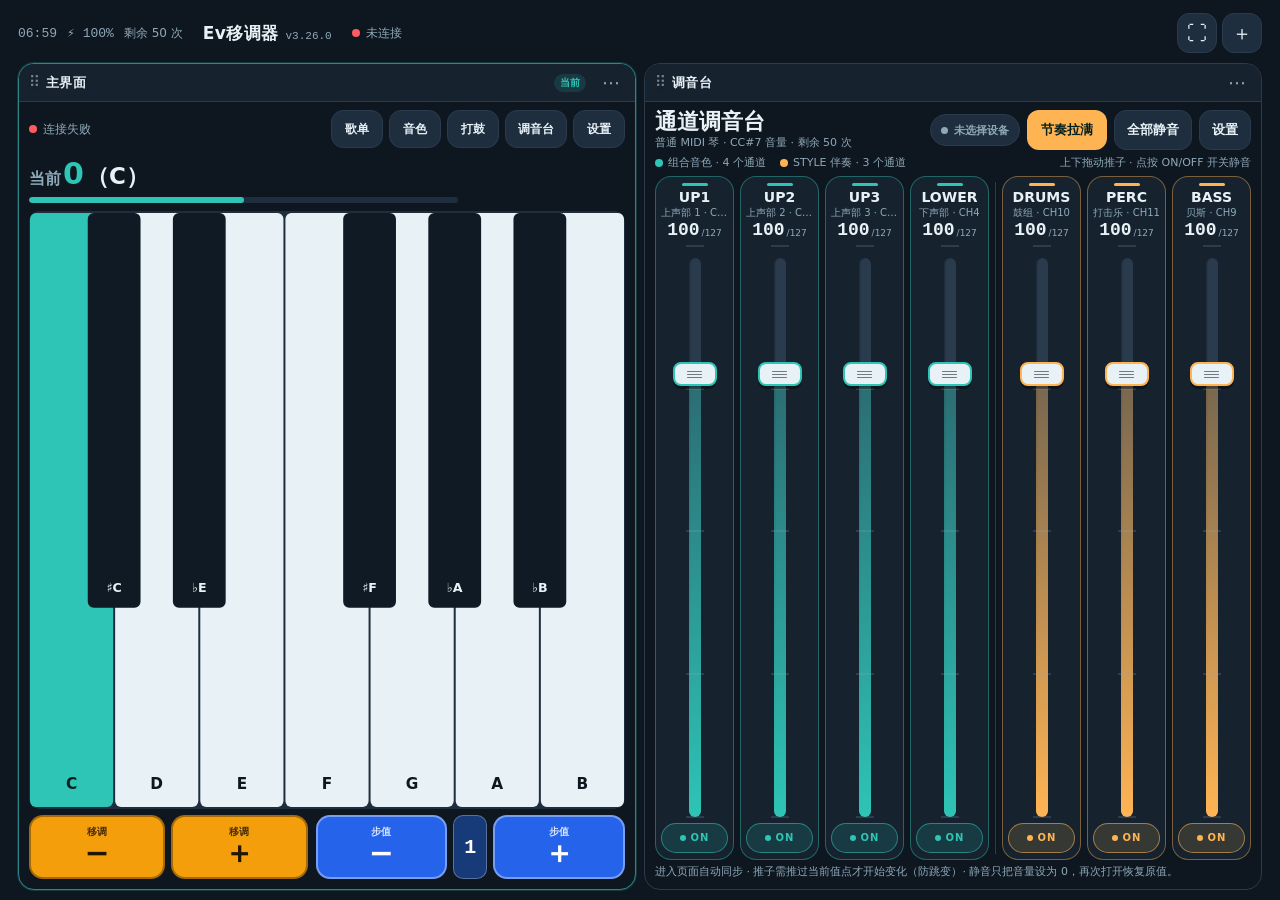
==== commit bcf4b60f: "Deploy Ev Web 移调器" ====
--- a/index.html
+++ b/index.html
@@ -34,6 +34,7 @@
     </div>
   </div>
   <noscript>需要开启 JavaScript 才能使用 Ev移调器。</noscript>
+  <script src="./vendor/jsQR.js"></script>
   <script type="module" src="./app/main.js"></script>
 </body>
 </html>
--- a/styles/base.css
+++ b/styles/base.css
@@ -148,6 +148,12 @@
   align-items: center;
   gap: 8px;
   flex: 0 0 auto;
+}
+
+.topbar .connection-inline {
+  justify-content: flex-start;
+  flex: 0 1 auto;
+  min-width: 0;
 }
 
 .small-btn {
@@ -429,22 +435,6 @@
 
 .focus-mode .current-row {
   margin-top: 0;
-}
-
-.focus-exit {
-  position: fixed;
-  z-index: 90;
-  top: calc(8px + env(safe-area-inset-top));
-  right: calc(10px + env(safe-area-inset-right));
-  height: 36px;
-  padding: 0 13px;
-  border-radius: 999px;
-  border: 1px solid var(--border);
-  background: var(--surface);
-  color: var(--text);
-  font-size: 12px;
-  font-weight: 600;
-  box-shadow: 0 4px 16px color-mix(in srgb, #000 35%, transparent);
 }
 
 .toast {
--- a/styles/components.css
+++ b/styles/components.css
@@ -6,14 +6,23 @@
   align-items: center;
   justify-content: center;
   padding: 12px;
-  background: color-mix(in srgb, #000 56%, transparent);
-  -webkit-backdrop-filter: blur(6px);
-  backdrop-filter: blur(6px);
+  /* Solid dim instead of backdrop blur: iOS/WKWebView can refuse to scroll a
+     nested overflow container under a backdrop-filter layer. */
+  background: color-mix(in srgb, #000 70%, transparent);
+}
+
+@media (hover: hover) and (pointer: fine) {
+  .dialog-overlay {
+    -webkit-backdrop-filter: blur(6px);
+    backdrop-filter: blur(6px);
+  }
 }
 
 .app-dialog {
+  --dialog-head-h: 54px;
+  --dialog-height: 92dvh;
   width: 92vw;
-  height: 92dvh;
+  height: var(--dialog-height);
   max-width: 720px;
   display: flex;
   flex-direction: column;
@@ -70,10 +79,36 @@
 .dialog-content {
   flex: 1 1 auto;
   min-height: 0;
-  overflow: auto;
+  /* iOS WebKit does not always derive a definite height from a flex: 1 child;
+     give the scroller its own max-height so overflow-y really scrolls. */
+  max-height: calc(var(--dialog-height) - var(--dialog-head-h));
+  overflow-y: scroll;
   -webkit-overflow-scrolling: touch;
   overscroll-behavior: contain;
+  touch-action: pan-y;
   padding: 16px 18px 24px;
+}
+
+/* Short viewports (phone landscape): shrink the dialog chrome so content
+   fits (or scrolls inside the dialog) instead of running off-screen. */
+@media (max-height: 520px) {
+  .app-dialog {
+    --dialog-head-h: 42px;
+    --dialog-height: 94dvh;
+  }
+
+  .dialog-head {
+    min-height: 42px;
+    padding: 6px 14px;
+  }
+
+  .dialog-head h2 {
+    font-size: 17px;
+  }
+
+  .dialog-content {
+    padding: 10px 12px 14px;
+  }
 }
 
 .alert-dialog {
@@ -723,10 +758,50 @@
   flex: 1 1 160px;
 }
 
+.qr-canvas-wrap {
+  display: flex;
+  justify-content: center;
+  padding: 8px 0;
+}
+
+.qr-canvas {
+  width: min(72vw, 320px);
+  height: auto;
+  image-rendering: pixelated;
+  background: #ffffff;
+  border-radius: 10px;
+}
+
+.qr-video {
+  display: block;
+  width: 100%;
+  max-height: 320px;
+  margin: 8px 0;
+  border-radius: 12px;
+  background: #000000;
+  object-fit: cover;
+}
+
+.backup-text {
+  width: 100%;
+  min-height: 150px;
+  box-sizing: border-box;
+  margin-top: 8px;
+  padding: 10px;
+  border-radius: 10px;
+  border: 1px solid var(--border);
+  background: var(--surface-alt);
+  color: var(--text);
+  font-family: ui-monospace, SFMono-Regular, Menlo, monospace;
+  font-size: 11px;
+  line-height: 1.4;
+  resize: vertical;
+}
+
 @media (max-width: 560px) {
   .app-dialog {
+    --dialog-height: 94dvh;
     width: 96vw;
-    height: 94dvh;
   }
 
   .dialog-content {
--- a/styles/screens.css
+++ b/styles/screens.css
@@ -3247,3 +3247,457 @@
     display: none;
   }
 }
+
+/* ---------- MODX picker ---------- */
+
+.modx-screen {
+  min-height: 0;
+}
+
+.modx-mode-switch {
+  display: flex;
+  gap: 4px;
+  align-items: center;
+}
+
+.modx-mode-switch .chip {
+  padding: 5px 9px;
+  font-size: 12px;
+}
+
+.modx-view-row {
+  flex: 0 0 auto;
+  display: flex;
+  align-items: center;
+  gap: 8px;
+  margin-top: 5px;
+  min-width: 0;
+}
+
+.modx-view-switch {
+  display: flex;
+  gap: 4px;
+  flex-wrap: wrap;
+}
+
+.modx-view-hint {
+  margin-left: auto;
+  min-width: 0;
+  color: var(--muted);
+  font-size: 11px;
+  white-space: nowrap;
+  overflow: hidden;
+  text-overflow: ellipsis;
+}
+
+.modx-workspace {
+  flex: 1 1 auto;
+  min-height: 0;
+  display: grid;
+  grid-template-columns: minmax(0, 1fr) 140px;
+  gap: 6px;
+  margin-top: 6px;
+}
+
+.modx-main {
+  min-width: 0;
+  min-height: 0;
+  display: flex;
+  flex-direction: column;
+  gap: 5px;
+}
+
+.modx-side {
+  min-width: 0;
+  min-height: 0;
+  overflow-y: auto;
+  display: flex;
+  flex-direction: column;
+  gap: 5px;
+}
+
+.modx-page-heading {
+  display: flex;
+  align-items: baseline;
+  gap: 8px;
+  min-width: 0;
+}
+
+.modx-page-heading > span {
+  color: var(--muted);
+  font-size: 10px;
+  white-space: nowrap;
+}
+
+.modx-page-name,
+.modx-bank-name {
+  min-width: 0;
+  padding: 0;
+  border: 0;
+  background: transparent;
+  color: var(--text);
+  font-family: inherit;
+  font-size: 15px;
+  font-weight: 600;
+  text-align: left;
+  white-space: nowrap;
+  overflow: hidden;
+  text-overflow: ellipsis;
+}
+
+.modx-page-name:active,
+.modx-bank-name:active {
+  color: var(--accent);
+}
+
+.modx-live-grid {
+  flex: 1 1 auto;
+  min-height: 0;
+  display: grid;
+  grid-template-columns: repeat(4, minmax(0, 1fr));
+  grid-template-rows: repeat(4, minmax(0, 1fr));
+  gap: 4px;
+}
+
+.modx-tile {
+  position: relative;
+  min-width: 0;
+  min-height: 0;
+  padding: 6px;
+  border-radius: 10px;
+  border: 1px solid var(--border);
+  background: var(--surface);
+  color: var(--text);
+  display: flex;
+  align-items: center;
+  justify-content: center;
+  text-align: center;
+  overflow: hidden;
+  touch-action: manipulation;
+  user-select: none;
+  -webkit-user-select: none;
+}
+
+.modx-tile.used:active {
+  transform: scale(0.99);
+  filter: brightness(1.08);
+}
+
+.modx-tile.empty {
+  background: color-mix(in srgb, var(--surface) 50%, transparent);
+  border-color: color-mix(in srgb, var(--border) 45%, transparent);
+  color: color-mix(in srgb, var(--muted) 55%, transparent);
+}
+
+.modx-tile.selected {
+  border: 2px solid var(--accent);
+  background: color-mix(in srgb, var(--accent) 18%, transparent);
+  color: var(--accent);
+}
+
+.modx-tile-code {
+  position: absolute;
+  top: 5px;
+  left: 6px;
+  color: var(--muted);
+  font-size: 9px;
+  line-height: 1;
+  white-space: nowrap;
+}
+
+.modx-tile.selected .modx-tile-code {
+  color: var(--accent);
+}
+
+.modx-tile-badge {
+  position: absolute;
+  top: 5px;
+  right: 5px;
+  color: var(--accent);
+  font-size: 8px;
+  line-height: 1;
+  white-space: nowrap;
+}
+
+.modx-tile-name {
+  max-width: 100%;
+  font-size: 13px;
+  line-height: 1.12;
+  font-weight: 500;
+  overflow: hidden;
+  display: -webkit-box;
+  -webkit-line-clamp: 2;
+  -webkit-box-orient: vertical;
+  overflow-wrap: anywhere;
+}
+
+.modx-tile.selected .modx-tile-name {
+  color: var(--accent);
+  font-weight: 700;
+}
+
+.modx-tile.empty .modx-tile-name {
+  color: color-mix(in srgb, var(--muted) 55%, transparent);
+}
+
+.modx-side-actions {
+  display: flex;
+  gap: 4px;
+  min-width: 0;
+}
+
+.modx-side-actions .small-btn {
+  flex: 1 1 0;
+  min-width: 0;
+  padding: 5px 4px;
+  font-size: 10px;
+  white-space: normal;
+  line-height: 1.15;
+}
+
+.modx-page-grid {
+  display: grid;
+  grid-template-columns: repeat(4, minmax(0, 1fr));
+  gap: 3px;
+  flex: 0 0 auto;
+}
+
+.modx-page-grid .sound-page-btn {
+  min-height: 27px;
+  height: 27px;
+  font-size: 10px;
+}
+
+.modx-progress {
+  display: flex;
+  flex-direction: column;
+  gap: 4px;
+  min-width: 0;
+}
+
+.modx-progress .hint {
+  margin: 0;
+}
+
+.modx-progress-bar {
+  height: 5px;
+  border-radius: 999px;
+  background: var(--surface-alt);
+  overflow: hidden;
+}
+
+.modx-progress-bar > span {
+  display: block;
+  height: 100%;
+  background: var(--accent);
+  transition: width 180ms linear;
+}
+
+.modx-message {
+  max-height: 4.2em;
+  overflow: hidden;
+}
+
+.modx-ellipsis {
+  white-space: nowrap;
+  overflow: hidden;
+  text-overflow: ellipsis;
+}
+
+.modx-organized-workspace {
+  grid-template-rows: minmax(0, 1fr);
+}
+
+.modx-organize-grid {
+  flex: 1 1 auto;
+  min-height: 0;
+  display: grid;
+  grid-template-columns: repeat(2, minmax(0, 1fr));
+  grid-template-rows: repeat(4, minmax(0, 1fr));
+  grid-auto-flow: column;
+  gap: 4px;
+}
+
+.modx-organize-grid .modx-tile {
+  min-height: 52px;
+}
+
+.modx-organized-side .modx-page-grid {
+  grid-template-columns: 1fr;
+}
+
+.modx-organized-side .modx-page-grid .sound-page-btn {
+  min-height: 25px;
+  height: auto;
+  flex: 1 1 0;
+}
+
+.modx-group-row {
+  flex: 0 0 auto;
+  display: flex;
+  align-items: stretch;
+  gap: 6px;
+  margin-top: 5px;
+  min-height: 38px;
+}
+
+.modx-groups {
+  flex: 1 1 auto;
+  min-width: 0;
+  display: grid;
+  grid-template-columns: repeat(9, minmax(0, 1fr));
+  gap: 3px;
+}
+
+.modx-group-row > .small-btn {
+  flex: 0 0 auto;
+}
+
+.modx-settings {
+  display: flex;
+  flex-direction: column;
+}
+
+.modx-settings .section-title {
+  margin-top: 8px;
+}
+
+.modx-settings .modx-stepper-row:first-of-type {
+  margin-top: 6px;
+}
+
+.modx-chip-wrap {
+  display: flex;
+  flex-wrap: wrap;
+  gap: 5px;
+  margin-top: 6px;
+}
+
+.modx-stepper-row {
+  display: flex;
+  align-items: center;
+  gap: 8px;
+  margin-top: 6px;
+  min-width: 0;
+}
+
+.modx-stepper-label {
+  flex: 1 1 auto;
+  min-width: 0;
+  color: var(--muted);
+  font-size: 12px;
+}
+
+.modx-dialog-buttons {
+  display: flex;
+  flex-wrap: wrap;
+  gap: 6px;
+  margin-top: 8px;
+}
+
+.modx-slot-dialog,
+.modx-organize-dialog,
+.modx-place-dialog,
+.modx-capture-dialog,
+.modx-bank-dialog,
+.modx-chain-picker,
+.modx-rename-dialog {
+  display: flex;
+  flex-direction: column;
+  gap: 5px;
+}
+
+.modx-slot-name {
+  margin: 0;
+  color: var(--text);
+  font-size: 17px;
+  font-weight: 600;
+}
+
+.modx-group-picker {
+  display: grid;
+  grid-template-columns: repeat(3, minmax(0, 1fr));
+  gap: 5px;
+  margin-top: 5px;
+}
+
+.modx-group-picker .chip {
+  width: 100%;
+}
+
+.modx-bank-index-row {
+  display: flex;
+  gap: 4px;
+  flex-wrap: wrap;
+}
+
+.modx-bank-row {
+  display: flex;
+  align-items: center;
+  gap: 8px;
+  padding: 6px 0;
+  border-bottom: 1px solid var(--border);
+}
+
+.modx-bank-info {
+  flex: 1 1 auto;
+  min-width: 0;
+  display: flex;
+  flex-direction: column;
+  gap: 1px;
+}
+
+.modx-bank-info strong {
+  color: var(--text);
+  font-size: 14px;
+  white-space: nowrap;
+  overflow: hidden;
+  text-overflow: ellipsis;
+}
+
+.modx-bank-info span {
+  color: var(--muted);
+  font-size: 11px;
+}
+
+.modx-chain-ref-name {
+  margin: 8px 0 0;
+  color: var(--text);
+  font-size: 16px;
+  font-weight: 600;
+}
+
+.modx-chain-picker .modx-live-grid,
+.modx-place-dialog .modx-live-grid,
+.modx-organize-dialog .modx-organize-grid {
+  flex: 0 0 auto;
+  min-height: 0;
+}
+
+.modx-chain-picker .modx-live-grid,
+.modx-place-dialog .modx-live-grid {
+  height: 260px;
+}
+
+.modx-organize-dialog .modx-organize-grid {
+  height: 250px;
+}
+
+@media (max-width: 760px) {
+  .modx-workspace {
+    grid-template-columns: minmax(0, 1fr) 118px;
+  }
+
+  .modx-tile-name {
+    font-size: 11px;
+  }
+
+  .modx-side-actions .small-btn {
+    font-size: 9px;
+  }
+}
+
+.modx-organized-side .modx-organized-pages {
+  flex: 1 1 auto;
+  min-height: 150px;
+}
--- a/styles/panes.css
+++ b/styles/panes.css
@@ -5,6 +5,30 @@
   min-height: 0;
   display: flex;
   flex-direction: column;
+}
+
+/* A lone transpose pane is the whole app: no card border, header or extra
+   padding, so the piano keys use the full screen. */
+.app:has(.workspace.single-main) {
+  padding: calc(4px + env(safe-area-inset-top))
+    calc(6px + env(safe-area-inset-right))
+    calc(4px + env(safe-area-inset-bottom))
+    calc(6px + env(safe-area-inset-left));
+}
+
+.workspace.single-main .workspace-panes {
+  padding-top: 0;
+}
+
+.workspace.single-main .workspace-pane {
+  border: 0;
+  border-radius: 0;
+  background: transparent;
+  box-shadow: none;
+}
+
+.workspace.single-main .pane-head {
+  display: none;
 }
 
 .workspace-bar {
@@ -104,14 +128,36 @@
   min-height: 0;
   display: grid;
   grid-template-columns: repeat(var(--pane-count, 2), minmax(0, 1fr));
+  grid-auto-rows: minmax(0, 1fr);
   gap: 8px;
   padding-top: 7px;
 }
 
-/* Four panes form a 2×2 grid on a large iPad. */
+/* Four panes always form a 2×2 grid, on every device. */
 .workspace-panes[data-pane-count="4"] {
   grid-template-columns: repeat(2, minmax(0, 1fr));
   grid-template-rows: repeat(2, minmax(0, 1fr));
+}
+
+/* Portrait phones stack two panes and use 2×2 for three or four. */
+@media (max-width: 760px) and (orientation: portrait) {
+  .workspace-panes[data-pane-count="2"] {
+    grid-template-columns: minmax(0, 1fr);
+    grid-template-rows: repeat(2, minmax(0, 1fr));
+  }
+
+  .workspace-panes[data-pane-count="3"] {
+    grid-template-columns: repeat(2, minmax(0, 1fr));
+    grid-template-rows: repeat(2, minmax(0, 1fr));
+  }
+
+  .workspace-panes[data-pane-count="3"] .workspace-pane:last-child {
+    grid-column: 1 / -1;
+  }
+}
+
+.workspace-panes[data-pane-count="1"] .pane-focus {
+  display: none;
 }
 
 .workspace-pane {
@@ -242,21 +288,49 @@
   position: relative;
   display: flex;
   flex-direction: column;
-  overflow: auto;
-  -webkit-overflow-scrolling: touch;
-  overscroll-behavior: contain;
-  padding: 8px 12px 10px;
-}
-
-.pane-body.main-pane {
+  overflow: hidden;
+  padding: 0;
+}
+
+/* Each screen is laid out at a minimum usable size, then scaled to fit. */
+.pane-scale-host {
+  flex: 1 1 auto;
+  min-width: 0;
+  min-height: 0;
+  overflow: hidden;
+}
+
+.pane-scaled {
+  box-sizing: border-box;
+  width: var(--pane-design-w, 100%);
+  height: var(--pane-design-h, 100%);
+  display: flex;
+  flex-direction: column;
   overflow: hidden;
   padding: 8px 10px 10px;
-}
-
-.pane-body > .main-screen,
-.pane-body > .sub-screen {
+  transform: scale(var(--pane-zoom, 1));
+  transform-origin: left top;
+}
+
+.pane-scaled > .main-screen,
+.pane-scaled > .sub-screen {
   flex: 1 1 auto;
   min-height: 0;
+}
+
+/* A dialog inside a pane needs native-sized controls: undo the pane scale.
+   Dropping container-type also keeps fixed dialogs anchored to the viewport
+   in Safari versions that treat a query container as their containing block. */
+.workspace-pane.pane-dialog-open,
+.workspace-pane:has(.dialog-overlay) {
+  container-type: normal;
+}
+
+.workspace-pane.pane-dialog-open .pane-scaled,
+.workspace-pane:has(.dialog-overlay) .pane-scaled {
+  width: 100%;
+  height: 100%;
+  transform: none;
 }
 
 .pane-body .main-screen.embedded .current-row {
@@ -270,6 +344,123 @@
   justify-content: flex-end;
   gap: 6px;
   padding: 0 0 6px;
+}
+
+/* Connection state sits on the left of the main pane's top row, so the
+   current-offset row no longer wraps and the piano keys get more height. */
+.embedded-nav .connection-inline {
+  flex: 1 1 auto;
+  width: auto;
+  max-width: none;
+  min-width: 0;
+  justify-content: flex-start;
+  flex-wrap: nowrap;
+  margin-right: auto;
+}
+
+.embedded-nav .connection-text {
+  max-width: 100%;
+}
+
+/* Tight panes (phones in 2–4 pane layouts): drop the navigation/current rows
+   and use one compact status row, giving the piano keys the reclaimed height. */
+.embedded-compact {
+  display: none;
+}
+
+.pane-compact .main-screen.embedded .embedded-nav,
+.pane-compact .main-screen.embedded .current-row {
+  display: none;
+}
+
+.pane-compact .main-screen.embedded .embedded-compact {
+  flex: 0 0 auto;
+  display: flex;
+  align-items: center;
+  gap: 10px;
+  min-height: 36px;
+  padding: 0 0 6px;
+}
+
+.pane-compact .embedded-compact .connection-inline {
+  flex: 0 1 auto;
+  width: auto;
+  max-width: 55%;
+  min-width: 0;
+  justify-content: flex-start;
+  flex-wrap: nowrap;
+}
+
+.pane-compact .embedded-compact .connection-text {
+  max-width: 100%;
+}
+
+.compact-current {
+  flex: 0 0 auto;
+  display: flex;
+  flex-direction: column;
+  align-items: flex-end;
+  gap: 3px;
+  margin-left: auto;
+  min-width: 0;
+}
+
+.compact-current-line {
+  display: flex;
+  align-items: baseline;
+  gap: 3px;
+  white-space: nowrap;
+}
+
+.compact-current-label {
+  font-size: 12px;
+  font-weight: 600;
+  color: var(--muted);
+}
+
+.compact-current-value {
+  font-size: 22px;
+  line-height: 1;
+  font-weight: 700;
+  color: var(--accent);
+}
+
+.compact-current-note {
+  font-size: 16px;
+  font-weight: 600;
+  color: var(--text);
+}
+
+.compact-current-bar {
+  width: 128px;
+  height: 4px;
+  border-radius: 2px;
+  background: var(--surface-alt);
+  overflow: hidden;
+}
+
+.compact-current-bar i {
+  display: block;
+  height: 100%;
+  border-radius: 2px;
+  background: var(--accent);
+}
+
+.pane-compact .pane-scaled {
+  padding: 4px 8px 6px;
+}
+
+.pane-compact .pane-head {
+  flex-basis: 32px;
+  height: 32px;
+}
+
+.pane-compact .pane-menu-btn {
+  height: 26px;
+}
+
+.pane-compact .main-screen.embedded .control-bar {
+  height: 50px;
 }
 
 .embedded-nav .small-btn {
@@ -368,6 +559,46 @@
   flex-wrap: wrap;
 }
 
+/* Landscape phones: the six page options and the action row must fit without
+   scrolling, otherwise the bottom actions are off-screen. */
+@media (max-height: 520px) {
+  .pane-dialog {
+    gap: 8px;
+  }
+
+  .pane-page-grid {
+    gap: 5px;
+  }
+
+  .pane-page-option {
+    min-height: 46px;
+    gap: 1px;
+    padding: 4px 8px;
+  }
+
+  .pane-page-option strong {
+    font-size: 12px;
+  }
+
+  .pane-page-option span {
+    display: none;
+  }
+
+  .pane-dialog .hint {
+    display: none;
+  }
+
+  .pane-dialog-actions {
+    gap: 5px;
+  }
+
+  .pane-dialog-actions .small-btn {
+    height: 34px;
+    padding: 0 9px;
+    font-size: 12px;
+  }
+}
+
 /* Focus mode shows only the focused pane, without workspace chrome. */
 .focus-mode .pane-head {
   display: none;
@@ -413,7 +644,7 @@
     width: 34px;
   }
 
-  .pane-body {
+  .pane-scaled {
     padding: 6px 8px 8px;
   }
 
@@ -421,3 +652,104 @@
     grid-template-columns: repeat(2, minmax(0, 1fr));
   }
 }
+
+/* Phones: compact workspace bar so every device can manage panes. */
+@media (max-width: 760px) {
+  .workspace-bar {
+    height: 40px;
+    gap: 6px;
+  }
+
+  .workspace-left {
+    gap: 6px;
+  }
+
+  .statusbar {
+    font-size: 11px;
+    gap: 6px;
+  }
+
+  .workspace-balance {
+    font-size: 10px;
+  }
+
+  .workspace-brand {
+    padding: 4px 6px;
+    gap: 4px;
+  }
+
+  .workspace-brand strong {
+    font-size: 14px;
+  }
+
+  .workspace-brand span {
+    display: none;
+  }
+
+  .workspace-conn {
+    gap: 4px;
+  }
+
+  .workspace-conn span:last-child {
+    display: none;
+  }
+
+  .workspace-actions {
+    gap: 3px;
+  }
+
+  .workspace-actions .icon-btn {
+    width: 34px;
+    height: 32px;
+    border-radius: 10px;
+    font-size: 17px;
+  }
+
+  .workspace-panes {
+    gap: 6px;
+    padding-top: 5px;
+  }
+
+  .pane-head {
+    flex-basis: 34px;
+    height: 34px;
+    padding: 0 4px 0 8px;
+    gap: 5px;
+  }
+
+  .pane-title {
+    font-size: 12px;
+  }
+
+  .pane-menu-btn {
+    flex-basis: 30px;
+    width: 30px;
+    height: 28px;
+    font-size: 17px;
+  }
+
+  .pane-scaled {
+    padding: 6px 7px 8px;
+  }
+}
+
+@media (max-width: 340px) {
+  .status-battery {
+    display: none;
+  }
+}
+
+@container (max-width: 260px) {
+  .pane-grip {
+    display: none;
+  }
+
+  .pane-focus {
+    display: none;
+  }
+
+  .pane-head {
+    padding-left: 8px;
+    gap: 4px;
+  }
+}
--- a/styles/ipad.css
+++ b/styles/ipad.css
@@ -1,4 +1,4 @@
-/* iPad / large-screen refinements. Single-pane remains the Android layout. */
+/* iPad / large-screen refinements. Every device uses the pane workspace. */
 
 @media (min-width: 1000px) {
   :root {
